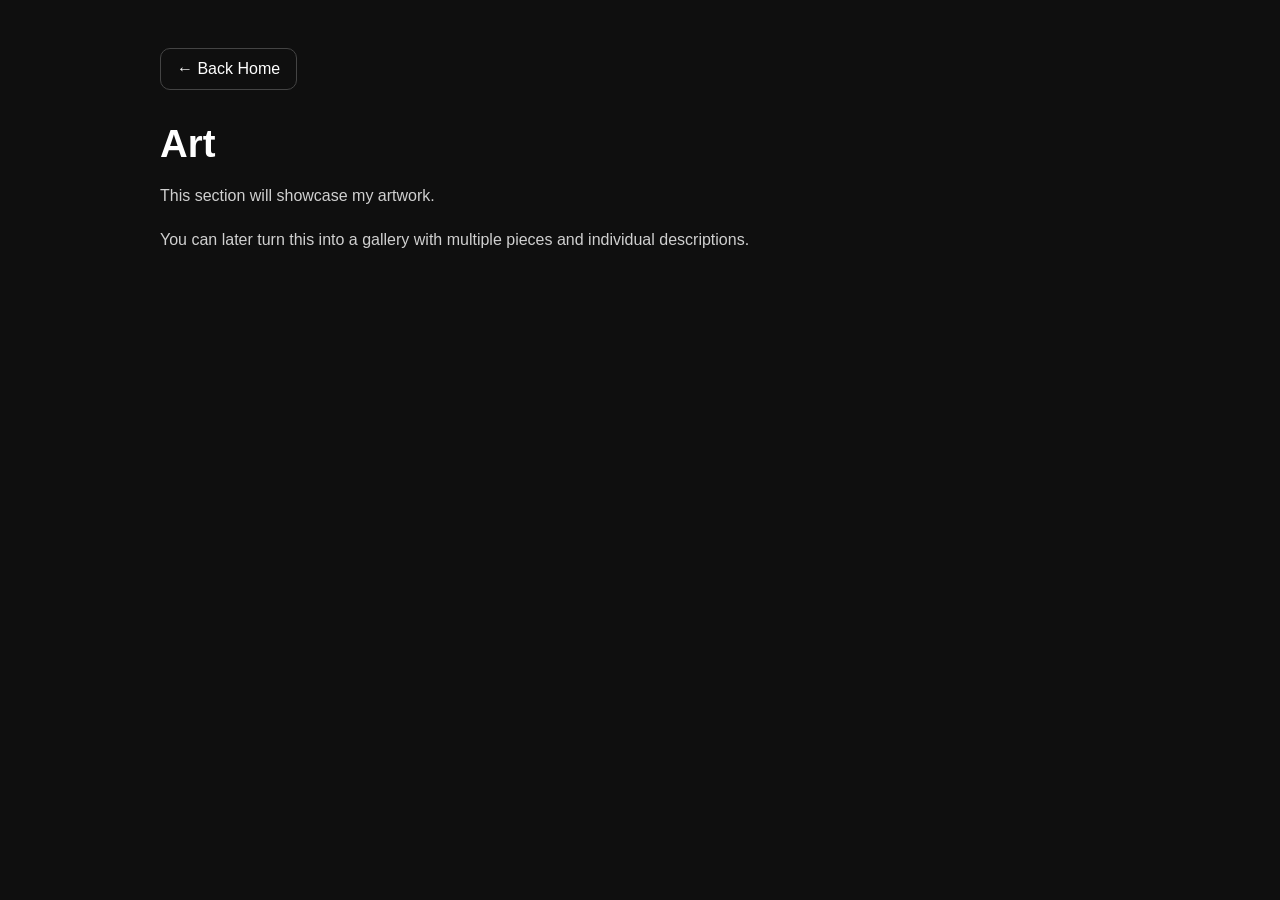
==== art.html @ 2980f0ea "1 This HTML file serves as a placeholder for showcasing artwork." ====
<!DOCTYPE html>
<html lang="en">
<head>
  <meta charset="UTF-8" />
  <meta name="viewport" content="width=device-width, initial-scale=1.0" />
  <title>Art | Nicholas Foran</title>
  <link rel="stylesheet" href="style.css" />
</head>
<body>
  <main class="page">
    <a class="back-link" href="index.html">← Back Home</a>
    <h1>Art</h1>
    <p>This section will showcase my artwork.</p>
    <p>You can later turn this into a gallery with multiple pieces and individual descriptions.</p>
  </main>
</body>
</html>
---- style.css ----
* {
  box-sizing: border-box;
  margin: 0;
  padding: 0;
}

body {
  background: #0f0f0f;
  color: white;
  font-family: Arial, Helvetica, sans-serif;
}

.site-header {
  text-align: center;
  padding: 2rem 1rem 1.5rem;
}

.site-header h1 {
  font-size: 2.5rem;
  font-weight: 600;
  margin-bottom: 0.5rem;
}

.site-header p {
  color: #bdbdbd;
  font-size: 1rem;
  letter-spacing: 0.08em;
  text-transform: uppercase;
}

.home-grid {
  display: grid;
  grid-template-columns: repeat(3, 1fr);
  gap: 1rem;
  padding: 1rem;
  min-height: calc(100vh - 140px);
}

.tile {
  position: relative;
  overflow: hidden;
  border-radius: 18px;
  text-decoration: none;
  background: #1a1a1a;
  min-height: 420px;
}

.tile img {
  width: 100%;
  height: 100%;
  object-fit: cover;
  display: block;
  transition: transform 0.35s ease, filter 0.35s ease;
}

.overlay {
  position: absolute;
  inset: 0;
  background: rgba(0, 0, 0, 0.15);
  display: flex;
  align-items: center;
  justify-content: center;
  transition: background 0.35s ease;
}

.overlay h2 {
  color: white;
  font-size: 2rem;
  letter-spacing: 0.06em;
  text-transform: uppercase;
  opacity: 0;
  transform: translateY(10px);
  transition: opacity 0.35s ease, transform 0.35s ease;
}

.tile:hover img {
  transform: scale(1.05);
  filter: brightness(0.55);
}

.tile:hover .overlay {
  background: rgba(0, 0, 0, 0.35);
}

.tile:hover .overlay h2 {
  opacity: 1;
  transform: translateY(0);
}

.page {
  max-width: 1000px;
  margin: 0 auto;
  padding: 3rem 1.25rem;
}

.page h1 {
  font-size: 2.4rem;
  margin-bottom: 1rem;
}

.page p {
  color: #d0d0d0;
  line-height: 1.7;
  margin-bottom: 1rem;
}

.back-link {
  display: inline-block;
  margin-bottom: 2rem;
  color: white;
  text-decoration: none;
  border: 1px solid #444;
  padding: 0.7rem 1rem;
  border-radius: 10px;
}

.back-link:hover {
  background: #1d1d1d;
}

@media (max-width: 900px) {
  .home-grid {
    grid-template-columns: 1fr;
  }

  .tile {
    min-height: 280px;
  }

  .site-header h1 {
    font-size: 2rem;
  }
}
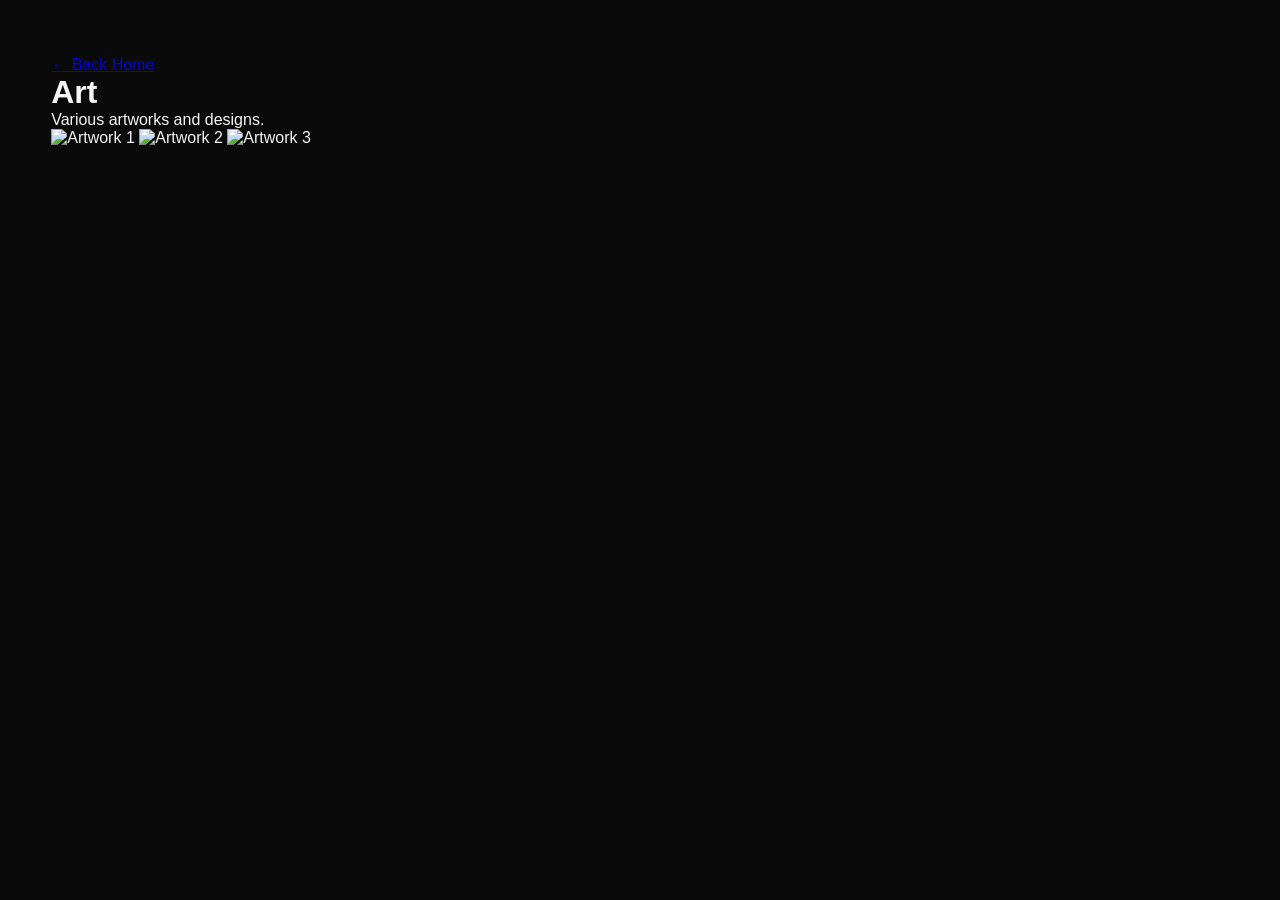
==== commit e41ec636: "Update art.html" ====
--- a/art.html
+++ b/art.html
@@ -7,11 +7,18 @@
   <link rel="stylesheet" href="style.css" />
 </head>
 <body>
-  <main class="page">
-    <a class="back-link" href="index.html">← Back Home</a>
-    <h1>Art</h1>
-    <p>This section will showcase my artwork.</p>
-    <p>You can later turn this into a gallery with multiple pieces and individual descriptions.</p>
-  </main>
+  <div class="page-wrap">
+    <header class="section-header">
+      <a href="index.html" class="back-link">← Back Home</a>
+      <h1>Art</h1>
+      <p>Various artworks and designs.</p>
+    </header>
+
+    <main class="gallery-grid">
+      <img src="images/art1.jpg" alt="Artwork 1" />
+      <img src="images/art2.jpg" alt="Artwork 2" />
+      <img src="images/art3.jpg" alt="Artwork 3" />
+    </main>
+  </div>
 </body>
 </html>
--- a/style.css
+++ b/style.css
@@ -5,47 +5,72 @@
 }
 
 body {
-  background: #0f0f0f;
-  color: white;
+  background: #0a0a0a;
+  color: #f5f5f5;
   font-family: Arial, Helvetica, sans-serif;
 }
 
-.site-header {
-  text-align: center;
-  padding: 2rem 1rem 1.5rem;
+.page-wrap {
+  width: min(1200px, 92%);
+  margin: 0 auto;
+  padding: 3.5rem 0 3rem;
 }
 
-.site-header h1 {
-  font-size: 2.5rem;
-  font-weight: 600;
-  margin-bottom: 0.5rem;
+.hero {
+  margin-bottom: 2.5rem;
 }
 
-.site-header p {
-  color: #bdbdbd;
-  font-size: 1rem;
-  letter-spacing: 0.08em;
-  text-transform: uppercase;
+.hero h1 {
+  font-size: clamp(3rem, 7vw, 5.4rem);
+  font-weight: 600;
+  line-height: 0.95;
+  margin-bottom: 1rem;
 }
 
-.home-grid {
+.subtitle {
+  font-size: 1.05rem;
+  color: #c2c2c2;
+  line-height: 1.5;
+  margin-bottom: 0.45rem;
+}
+
+.school {
+  font-size: 1rem;
+  color: #8f8f8f;
+  margin-bottom: 1rem;
+}
+
+.email-link {
+  display: inline-block;
+  color: #d9d9d9;
+  text-decoration: none;
+  font-size: 0.95rem;
+  border-bottom: 1px solid #555;
+  padding-bottom: 0.1rem;
+  transition: opacity 0.25s ease, border-color 0.25s ease;
+}
+
+.email-link:hover {
+  opacity: 0.7;
+  border-color: #888;
+}
+
+.grid {
   display: grid;
   grid-template-columns: repeat(3, 1fr);
   gap: 1rem;
-  padding: 1rem;
-  min-height: calc(100vh - 140px);
 }
 
-.tile {
+.panel {
   position: relative;
+  display: block;
+  min-height: 440px;
   overflow: hidden;
-  border-radius: 18px;
   text-decoration: none;
-  background: #1a1a1a;
-  min-height: 420px;
+  background: #181818;
 }
 
-.tile img {
+.panel img {
   width: 100%;
   height: 100%;
   object-fit: cover;
@@ -53,81 +78,54 @@
   transition: transform 0.35s ease, filter 0.35s ease;
 }
 
-.overlay {
+.panel-overlay {
   position: absolute;
   inset: 0;
-  background: rgba(0, 0, 0, 0.15);
-  display: flex;
-  align-items: center;
-  justify-content: center;
+  background: rgba(0, 0, 0, 0.18);
   transition: background 0.35s ease;
 }
 
-.overlay h2 {
-  color: white;
-  font-size: 2rem;
-  letter-spacing: 0.06em;
-  text-transform: uppercase;
-  opacity: 0;
-  transform: translateY(10px);
-  transition: opacity 0.35s ease, transform 0.35s ease;
+.panel-label {
+  position: absolute;
+  left: 1.3rem;
+  bottom: 1.2rem;
+  color: #ffffff;
+  font-size: 1.35rem;
+  letter-spacing: 0.03em;
 }
 
-.tile:hover img {
-  transform: scale(1.05);
-  filter: brightness(0.55);
+.panel:hover img {
+  transform: scale(1.03);
+  filter: brightness(0.6);
 }
 
-.tile:hover .overlay {
-  background: rgba(0, 0, 0, 0.35);
-}
-
-.tile:hover .overlay h2 {
-  opacity: 1;
-  transform: translateY(0);
-}
-
-.page {
-  max-width: 1000px;
-  margin: 0 auto;
-  padding: 3rem 1.25rem;
-}
-
-.page h1 {
-  font-size: 2.4rem;
-  margin-bottom: 1rem;
-}
-
-.page p {
-  color: #d0d0d0;
-  line-height: 1.7;
-  margin-bottom: 1rem;
-}
-
-.back-link {
-  display: inline-block;
-  margin-bottom: 2rem;
-  color: white;
-  text-decoration: none;
-  border: 1px solid #444;
-  padding: 0.7rem 1rem;
-  border-radius: 10px;
-}
-
-.back-link:hover {
-  background: #1d1d1d;
+.panel:hover .panel-overlay {
+  background: rgba(0, 0, 0, 0.34);
 }
 
 @media (max-width: 900px) {
-  .home-grid {
+  .page-wrap {
+    width: min(94%, 1200px);
+    padding-top: 2.5rem;
+  }
+
+  .hero {
+    margin-bottom: 2rem;
+  }
+
+  .hero h1 {
+    font-size: clamp(2.6rem, 10vw, 4.4rem);
+  }
+
+  .subtitle {
+    font-size: 0.98rem;
+  }
+
+  .grid {
     grid-template-columns: 1fr;
   }
 
-  .tile {
-    min-height: 280px;
-  }
-
-  .site-header h1 {
-    font-size: 2rem;
+  .panel {
+    min-height: 260px;
   }
 }
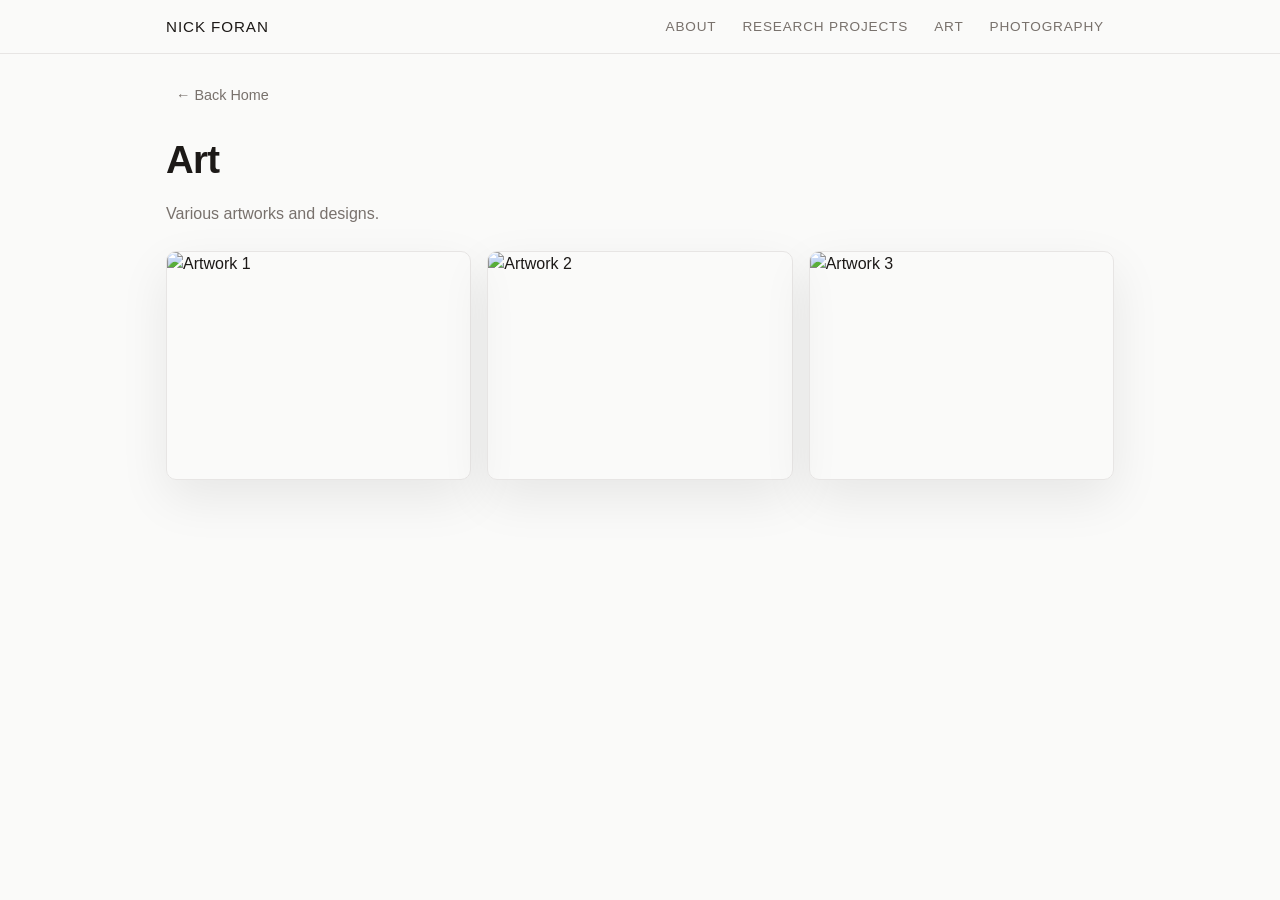
==== commit 595ae3a3: "Update art.html" ====
--- a/art.html
+++ b/art.html
@@ -3,22 +3,57 @@
 <head>
   <meta charset="UTF-8" />
   <meta name="viewport" content="width=device-width, initial-scale=1.0" />
-  <title>Art | Nicholas Foran</title>
-  <link rel="stylesheet" href="style.css" />
+  <title>Art | Nick Foran</title>
+  <link rel="stylesheet" href="styles.css" />
 </head>
 <body>
-  <div class="page-wrap">
-    <header class="section-header">
-      <a href="index.html" class="back-link">← Back Home</a>
-      <h1>Art</h1>
-      <p>Various artworks and designs.</p>
-    </header>
+  <header class="topbar">
+    <div class="bar">
+      <a class="brand" href="index.html">Nick Foran</a>
+      <nav class="nav" aria-label="Primary">
+        <div class="nav-links">
+          <a href="index.html#about">About</a>
+          <a href="index.html#research-projects">Research Projects</a>
+          <a href="index.html#art">Art</a>
+          <a href="index.html#photography">Photography</a>
+        </div>
+        <div class="dropdown" id="homeDrop">
+          <button class="dropbtn" type="button" aria-haspopup="true" aria-expanded="false" onclick="toggleHomeMenu()">Menu ▾</button>
+          <div class="menu" role="menu" aria-label="Section menu">
+            <a role="menuitem" href="index.html#about">About</a>
+            <a role="menuitem" href="index.html#research-projects">Research Projects</a>
+            <a role="menuitem" href="index.html#art">Art</a>
+            <a role="menuitem" href="index.html#photography">Photography</a>
+          </div>
+        </div>
+      </nav>
+    </div>
+  </header>
 
-    <main class="gallery-grid">
+  <main class="page-wrap">
+    <a class="back-link" href="index.html">← Back Home</a>
+    <h1>Art</h1>
+    <p>Various artworks and designs.</p>
+
+    <div class="gallery-grid">
       <img src="images/art1.jpg" alt="Artwork 1" />
       <img src="images/art2.jpg" alt="Artwork 2" />
       <img src="images/art3.jpg" alt="Artwork 3" />
-    </main>
-  </div>
+    </div>
+  </main>
+
+  <script>
+    const homeDrop = document.getElementById('homeDrop');
+    function toggleHomeMenu() {
+      const open = homeDrop.classList.toggle('open');
+      homeDrop.querySelector('.dropbtn').setAttribute('aria-expanded', open);
+    }
+    document.addEventListener('click', e => {
+      if (!homeDrop.contains(e.target)) {
+        homeDrop.classList.remove('open');
+        homeDrop.querySelector('.dropbtn').setAttribute('aria-expanded', 'false');
+      }
+    });
+  </script>
 </body>
 </html>
--- a/styles.css
+++ b/styles.css
@@ -0,0 +1,456 @@
+:root {
+  --bg: #fafaf9;
+  --text: #1c1917;
+  --muted: #78716c;
+  --line: #e7e5e4;
+  --card: #ffffff;
+  --shadow: 0 18px 50px rgba(0, 0, 0, 0.08);
+  --spot: rgba(0, 0, 0, 0.06);
+}
+
+* { box-sizing: border-box; }
+
+html {
+  scroll-behavior: smooth;
+  scroll-padding-top: 72px;
+}
+
+body {
+  margin: 0;
+  font-family: Inter, -apple-system, BlinkMacSystemFont, "Segoe UI", Roboto, "Helvetica Neue", Arial, sans-serif;
+  font-variant-numeric: lining-nums tabular-nums;
+  background: var(--bg);
+  color: var(--text);
+  line-height: 1.55;
+  -webkit-font-smoothing: antialiased;
+  -moz-osx-font-smoothing: grayscale;
+}
+
+a { color: inherit; text-decoration: none; }
+
+button {
+  font: inherit;
+  appearance: none;
+  -webkit-appearance: none;
+  border: 0;
+  background: none;
+}
+
+/* ── Topbar ── */
+.topbar {
+  position: sticky;
+  top: 0;
+  z-index: 9999;
+  background: rgba(250, 250, 249, 0.92);
+  border-bottom: 1px solid var(--line);
+  backdrop-filter: blur(12px);
+  -webkit-backdrop-filter: blur(12px);
+}
+
+.bar {
+  max-width: 980px;
+  margin: 0 auto;
+  padding: 10px 16px;
+  display: flex;
+  align-items: center;
+  justify-content: space-between;
+  gap: 16px;
+  position: relative;
+  z-index: 9999;
+}
+
+.brand {
+  font-size: 0.95rem;
+  letter-spacing: 0.06em;
+  text-transform: uppercase;
+  font-weight: 500;
+  color: var(--text);
+  white-space: nowrap;
+}
+
+.nav {
+  display: flex;
+  align-items: center;
+}
+
+/* Desktop nav links */
+.nav-links {
+  display: flex;
+  align-items: center;
+  gap: 6px;
+}
+
+.nav-links a {
+  padding: 6px 10px;
+  font-size: 0.85rem;
+  letter-spacing: 0.06em;
+  text-transform: uppercase;
+  color: var(--muted);
+  border-radius: 6px;
+  transition: color 0.15s ease, background 0.15s ease;
+  white-space: nowrap;
+}
+
+.nav-links a:hover,
+.nav-links a:focus {
+  color: var(--text);
+  background: rgba(0, 0, 0, 0.04);
+  outline: none;
+}
+
+/* Mobile dropdown (hidden on desktop) */
+.dropdown {
+  position: relative;
+  z-index: 10000;
+  display: none;
+}
+
+.dropbtn {
+  padding: 6px 10px;
+  border: 0;
+  background: transparent;
+  cursor: pointer;
+  font-size: 0.92rem;
+  color: var(--text);
+  letter-spacing: 0.08em;
+  text-transform: uppercase;
+  box-shadow: none;
+  border-radius: 6px;
+  transition: background 0.15s ease;
+}
+
+.dropbtn:hover,
+.dropbtn:focus {
+  outline: none;
+  background: rgba(0, 0, 0, 0.04);
+}
+
+.dropbtn::-moz-focus-inner { border: 0; }
+
+.menu {
+  position: absolute;
+  right: 0;
+  top: calc(100% + 10px);
+  min-width: 220px;
+  background: var(--card);
+  border: 1px solid var(--line);
+  box-shadow: var(--shadow);
+  padding: 6px;
+  display: none;
+  z-index: 20000;
+  border-radius: 8px;
+}
+
+.menu a {
+  display: block;
+  padding: 10px 12px;
+  color: var(--text);
+  border-radius: 6px;
+  font-size: 0.92rem;
+}
+
+.menu a:hover,
+.menu a:focus {
+  background: rgba(0, 0, 0, 0.04);
+  outline: none;
+}
+
+.dropdown.open .menu,
+.dropdown:focus-within .menu { display: block; }
+
+/* ── Shell / Hero ── */
+.shell {
+  max-width: 980px;
+  margin: 0 auto;
+  padding: 16px;
+  position: relative;
+  z-index: 1;
+}
+
+.hero {
+  min-height: 52vh;
+  display: grid;
+  grid-template-columns: 1fr 0.95fr;
+  gap: 24px;
+  align-items: center;
+  padding: 28px 0 18px;
+  position: relative;
+  z-index: 1;
+}
+
+.lede {
+  margin: 0;
+  color: var(--muted);
+  font-size: clamp(1.1rem, 2.2vw, 1.45rem);
+  line-height: 1.35;
+  font-weight: 400;
+}
+
+.hero-link {
+  display: block;
+  position: relative;
+  z-index: 1;
+}
+
+.museum {
+  background: var(--card);
+  border: 1px solid var(--line);
+  border-radius: 12px;
+  min-height: 380px;
+  padding: 14px;
+  display: grid;
+  grid-template-rows: 1fr auto;
+  gap: 12px;
+  box-shadow: var(--shadow);
+  position: relative;
+  z-index: 1;
+  transition: transform 0.2s ease, box-shadow 0.2s ease;
+}
+
+.hero-link:hover .museum {
+  transform: translateY(-2px);
+  box-shadow: 0 22px 60px rgba(0, 0, 0, 0.12);
+}
+
+.gallery {
+  display: grid;
+  grid-template-columns: 1.2fr 0.8fr;
+  grid-template-rows: 1.2fr 0.8fr;
+  gap: 10px;
+  min-height: 280px;
+  position: relative;
+  overflow: hidden;
+  border-radius: 8px;
+}
+
+.gallery::after {
+  content: '';
+  position: absolute;
+  inset: 0;
+  background: radial-gradient(circle 130px at var(--x, 50%) var(--y, 50%), var(--spot), transparent 55%);
+  pointer-events: none;
+  opacity: 0;
+  transition: opacity 0.18s ease;
+}
+
+.hero-link:hover .gallery::after { opacity: 1; }
+
+.panel {
+  border-radius: 6px;
+  background-size: cover;
+  background-position: center;
+  transition: transform 0.18s ease, filter 0.18s ease;
+}
+
+.hero-link:hover .panel {
+  filter: brightness(1.04);
+  transform: scale(1.01);
+}
+
+.caption {
+  padding: 0 2px;
+  color: var(--muted);
+  font-size: 0.86rem;
+  display: flex;
+  justify-content: space-between;
+  gap: 10px;
+  flex-wrap: wrap;
+}
+
+/* ── Sections ── */
+section {
+  padding: 26px 0;
+  border-top: 1px solid var(--line);
+  position: relative;
+  z-index: 1;
+}
+
+.about-section {
+  padding-top: 10px;
+  color: var(--text);
+  font-size: 0.95rem;
+}
+
+.about-section p {
+  margin: 0 0 14px;
+  max-width: 68ch;
+}
+
+.about-section p:last-child { margin-bottom: 0; }
+
+.divider {
+  border: 0;
+  border-top: 1px solid var(--line);
+  margin: 18px 0;
+  max-width: 68ch;
+}
+
+.contact-row {
+  display: flex;
+  align-items: center;
+  gap: 18px;
+  flex-wrap: wrap;
+  max-width: 68ch;
+}
+
+.icon-link {
+  display: inline-flex;
+  align-items: center;
+  gap: 8px;
+  color: var(--text);
+  font-size: 0.9rem;
+  padding: 6px 10px;
+  border-radius: 8px;
+  border: 1px solid var(--line);
+  background: var(--card);
+  transition: background 0.15s ease, border-color 0.15s ease, transform 0.15s ease;
+}
+
+.icon-link:hover {
+  background: var(--bg);
+  border-color: var(--muted);
+  transform: translateY(-1px);
+}
+
+.icon-link svg {
+  width: 18px;
+  height: 18px;
+  flex-shrink: 0;
+}
+
+/* ── Folio cards ── */
+.folio { position: relative; }
+
+.work {
+  display: block;
+  position: relative;
+  border: 1px solid var(--line);
+  box-shadow: var(--shadow);
+  overflow: hidden;
+  background: var(--card);
+  min-height: 360px;
+  border-radius: 12px;
+  transition: transform 0.2s ease, box-shadow 0.2s ease;
+}
+
+.img {
+  position: absolute;
+  inset: 0;
+  background-size: cover;
+  background-position: center;
+  transition: transform 0.2s ease, filter 0.2s ease;
+}
+
+.label {
+  position: absolute;
+  z-index: 2;
+  left: 16px;
+  top: 16px;
+  background: rgba(255, 255, 255, 0.9);
+  padding: 8px 12px;
+  border: 1px solid var(--line);
+  text-transform: uppercase;
+  letter-spacing: 0.08em;
+  font-size: 0.85rem;
+  color: var(--text);
+  border-radius: 6px;
+  backdrop-filter: blur(4px);
+  transition: opacity 0.18s ease, transform 0.18s ease;
+}
+
+.work:hover .label,
+.work:focus .label {
+  opacity: 0;
+  transform: translateY(-6px);
+}
+
+.work:hover .img,
+.work:focus .img {
+  transform: scale(1.03);
+  filter: brightness(1.06);
+}
+
+.work:hover,
+.work:focus {
+  transform: translateY(-2px);
+  box-shadow: 0 22px 60px rgba(0, 0, 0, 0.12);
+}
+
+.section-block { padding-top: 22px; }
+
+/* ── Sub-page styles ── */
+.page-wrap {
+  max-width: 980px;
+  margin: 0 auto;
+  padding: 24px 16px;
+}
+
+.back-link {
+  display: inline-flex;
+  align-items: center;
+  gap: 6px;
+  font-size: 0.9rem;
+  color: var(--muted);
+  margin-bottom: 18px;
+  padding: 6px 10px;
+  border-radius: 6px;
+  transition: color 0.15s ease, background 0.15s ease;
+}
+
+.back-link:hover {
+  color: var(--text);
+  background: rgba(0, 0, 0, 0.04);
+}
+
+.page-wrap h1 {
+  font-size: clamp(1.6rem, 3.5vw, 2.4rem);
+  font-weight: 600;
+  margin: 0 0 12px;
+  letter-spacing: -0.02em;
+}
+
+.page-wrap p {
+  color: var(--muted);
+  max-width: 68ch;
+  margin: 0 0 12px;
+}
+
+.gallery-grid {
+  display: grid;
+  grid-template-columns: repeat(auto-fill, minmax(260px, 1fr));
+  gap: 16px;
+  margin-top: 24px;
+}
+
+.gallery-grid img {
+  width: 100%;
+  aspect-ratio: 4 / 3;
+  object-fit: cover;
+  border-radius: 10px;
+  border: 1px solid var(--line);
+  box-shadow: var(--shadow);
+  transition: transform 0.2s ease, box-shadow 0.2s ease;
+}
+
+.gallery-grid img:hover {
+  transform: translateY(-3px);
+  box-shadow: 0 22px 60px rgba(0, 0, 0, 0.12);
+}
+
+/* ── Responsive ── */
+@media (max-width: 800px) {
+  .nav-links { display: none; }
+  .dropdown { display: block; }
+
+  .hero { grid-template-columns: 1fr; }
+  .museum { min-height: auto; }
+  .gallery { min-height: 240px; }
+  .work { min-height: 300px; }
+}
+
+@media (max-width: 640px) {
+  .bar { padding: 10px 12px; }
+  .shell { padding: 12px; }
+  .museum { padding: 12px; }
+  .lede { font-size: 1.15rem; }
+}
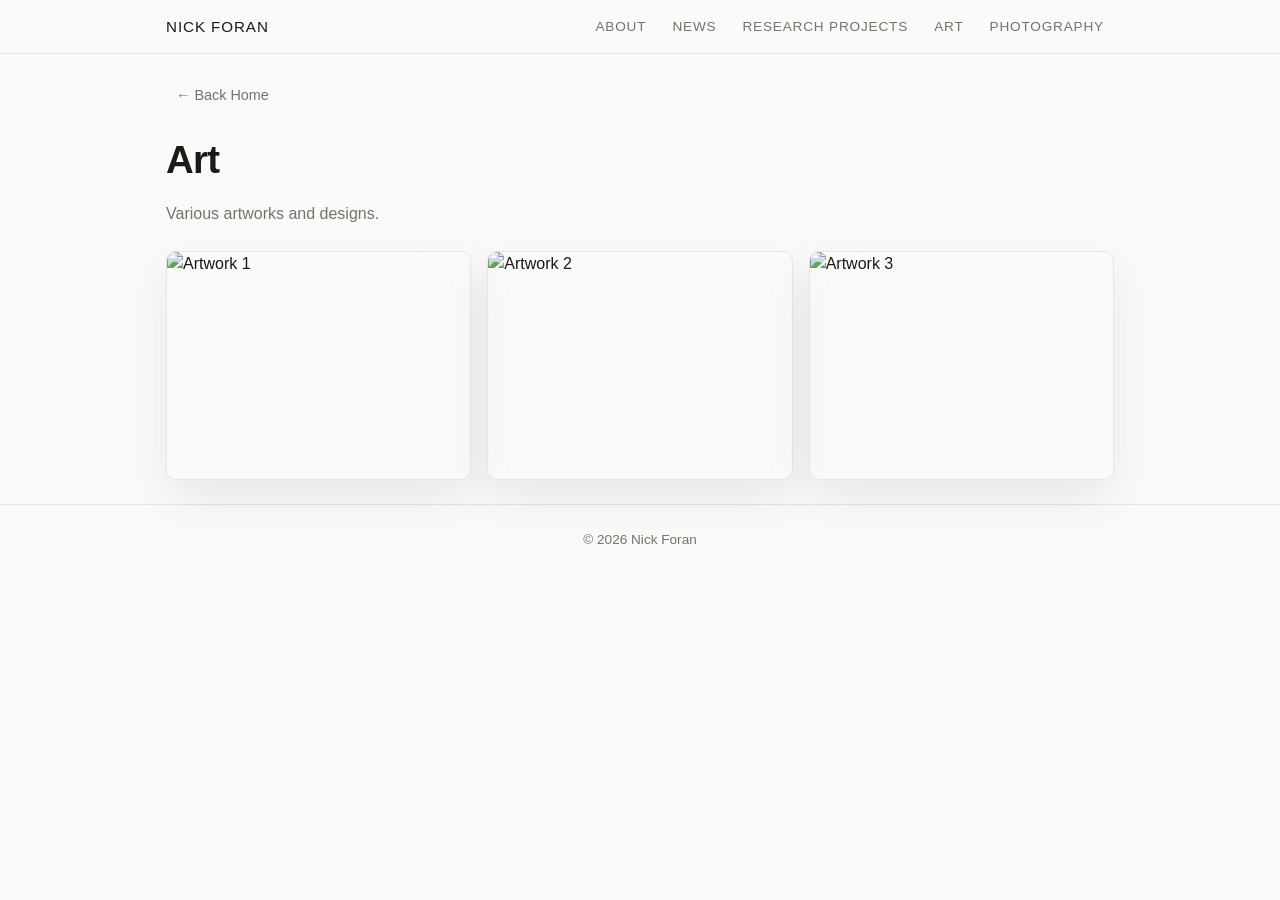
==== commit 4202ad1b: "Update art.html" ====
--- a/art.html
+++ b/art.html
@@ -13,6 +13,7 @@
       <nav class="nav" aria-label="Primary">
         <div class="nav-links">
           <a href="index.html#about">About</a>
+          <a href="index.html#news">News</a>
           <a href="index.html#research-projects">Research Projects</a>
           <a href="index.html#art">Art</a>
           <a href="index.html#photography">Photography</a>
@@ -21,6 +22,7 @@
           <button class="dropbtn" type="button" aria-haspopup="true" aria-expanded="false" onclick="toggleHomeMenu()">Menu ▾</button>
           <div class="menu" role="menu" aria-label="Section menu">
             <a role="menuitem" href="index.html#about">About</a>
+            <a role="menuitem" href="index.html#news">News</a>
             <a role="menuitem" href="index.html#research-projects">Research Projects</a>
             <a role="menuitem" href="index.html#art">Art</a>
             <a role="menuitem" href="index.html#photography">Photography</a>
@@ -42,6 +44,10 @@
     </div>
   </main>
 
+  <footer class="site-footer">
+    <p>© 2026 Nick Foran</p>
+  </footer>
+
   <script>
     const homeDrop = document.getElementById('homeDrop');
     function toggleHomeMenu() {
--- a/styles.css
+++ b/styles.css
@@ -73,7 +73,6 @@
   align-items: center;
 }
 
-/* Desktop nav links */
 .nav-links {
   display: flex;
   align-items: center;
@@ -98,7 +97,6 @@
   outline: none;
 }
 
-/* Mobile dropdown (hidden on desktop) */
 .dropdown {
   position: relative;
   z-index: 10000;
@@ -278,19 +276,12 @@
 
 .about-section p:last-child { margin-bottom: 0; }
 
-.divider {
-  border: 0;
-  border-top: 1px solid var(--line);
-  margin: 18px 0;
-  max-width: 68ch;
-}
-
 .contact-row {
   display: flex;
   align-items: center;
   gap: 18px;
   flex-wrap: wrap;
-  max-width: 68ch;
+  margin-top: 8px;
 }
 
 .icon-link {
@@ -316,6 +307,43 @@
   width: 18px;
   height: 18px;
   flex-shrink: 0;
+}
+
+/* ── News ── */
+.news-section { padding-top: 10px; }
+
+.news-section h2 {
+  font-size: clamp(1.3rem, 2.5vw, 1.7rem);
+  font-weight: 600;
+  margin: 0 0 16px;
+  letter-spacing: -0.02em;
+}
+
+.news-list {
+  display: flex;
+  flex-direction: column;
+  gap: 14px;
+}
+
+.news-item {
+  display: flex;
+  gap: 16px;
+  align-items: baseline;
+  font-size: 0.95rem;
+  max-width: 68ch;
+}
+
+.news-date {
+  color: var(--muted);
+  font-size: 0.85rem;
+  font-weight: 500;
+  white-space: nowrap;
+  min-width: 80px;
+}
+
+.news-text {
+  color: var(--text);
+  line-height: 1.5;
 }
 
 /* ── Folio cards ── */
@@ -378,6 +406,19 @@
 
 .section-block { padding-top: 22px; }
 
+/* ── Footer ── */
+.site-footer {
+  border-top: 1px solid var(--line);
+  padding: 24px 16px;
+  text-align: center;
+  color: var(--muted);
+  font-size: 0.85rem;
+}
+
+.site-footer p {
+  margin: 0;
+}
+
 /* ── Sub-page styles ── */
 .page-wrap {
   max-width: 980px;
@@ -446,6 +487,12 @@
   .museum { min-height: auto; }
   .gallery { min-height: 240px; }
   .work { min-height: 300px; }
+
+  .news-item {
+    flex-direction: column;
+    gap: 4px;
+  }
+  .news-date { min-width: auto; }
 }
 
 @media (max-width: 640px) {
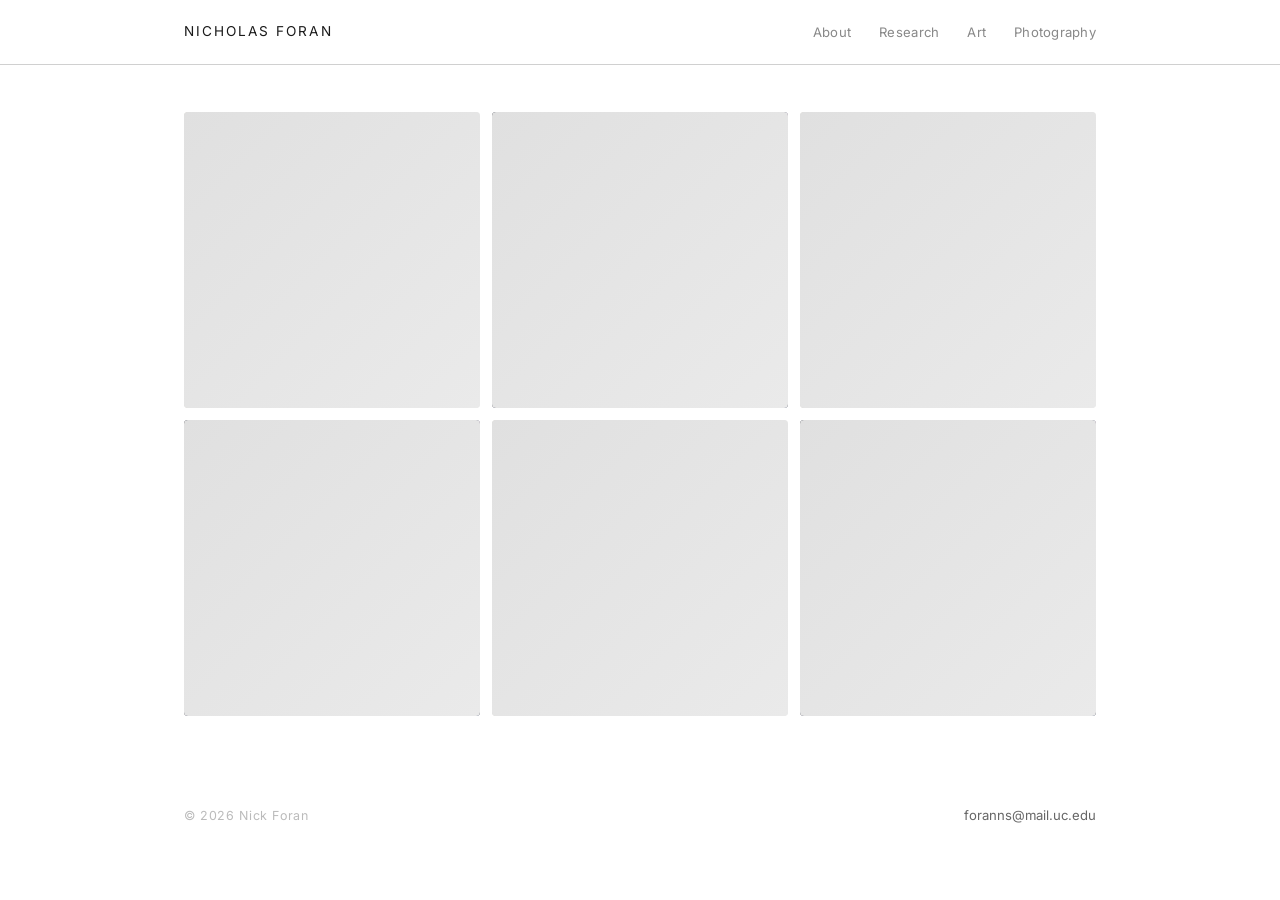
==== commit b0d6face: "Update art.html" ====
--- a/art.html
+++ b/art.html
@@ -1,65 +1,84 @@
 <!DOCTYPE html>
 <html lang="en">
 <head>
-  <meta charset="UTF-8" />
-  <meta name="viewport" content="width=device-width, initial-scale=1.0" />
-  <title>Art | Nick Foran</title>
+  <meta charset="utf-8" />
+  <meta name="viewport" content="width=device-width, initial-scale=1" />
+  <title>Art — Nick Foran</title>
+  <link rel="preconnect" href="https://fonts.googleapis.com">
+  <link rel="preconnect" href="https://fonts.gstatic.com" crossorigin>
+  <link href="https://fonts.googleapis.com/css2?family=Inter:wght@300;400;500;600;700&family=JetBrains+Mono:wght@400;500&display=swap" rel="stylesheet">
   <link rel="stylesheet" href="styles.css" />
 </head>
 <body>
+
   <header class="topbar">
     <div class="bar">
-      <a class="brand" href="index.html">Nick Foran</a>
-      <nav class="nav" aria-label="Primary">
+      <a class="brand" href="index.html">Nicholas Foran</a>
+      <nav class="nav">
         <div class="nav-links">
-          <a href="index.html#about">About</a>
-          <a href="index.html#news">News</a>
-          <a href="index.html#research-projects">Research Projects</a>
-          <a href="index.html#art">Art</a>
-          <a href="index.html#photography">Photography</a>
+          <a href="index.html">About</a>
+          <a href="projects.html">Research</a>
+          <a href="art.html">Art</a>
+          <a href="photography.html">Photography</a>
         </div>
         <div class="dropdown" id="homeDrop">
-          <button class="dropbtn" type="button" aria-haspopup="true" aria-expanded="false" onclick="toggleHomeMenu()">Menu ▾</button>
-          <div class="menu" role="menu" aria-label="Section menu">
-            <a role="menuitem" href="index.html#about">About</a>
-            <a role="menuitem" href="index.html#news">News</a>
-            <a role="menuitem" href="index.html#research-projects">Research Projects</a>
-            <a role="menuitem" href="index.html#art">Art</a>
-            <a role="menuitem" href="index.html#photography">Photography</a>
+          <button class="dropbtn" onclick="toggleHomeMenu()">Menu ▾</button>
+          <div class="menu">
+            <a href="index.html">About</a>
+            <a href="projects.html">Research</a>
+            <a href="art.html">Art</a>
+            <a href="photography.html">Photography</a>
           </div>
         </div>
       </nav>
     </div>
   </header>
 
-  <main class="page-wrap">
-    <a class="back-link" href="index.html">← Back Home</a>
-    <h1>Art</h1>
-    <p>Various artworks and designs.</p>
+  <main class="shell">
 
-    <div class="gallery-grid">
-      <img src="images/art1.jpg" alt="Artwork 1" />
-      <img src="images/art2.jpg" alt="Artwork 2" />
-      <img src="images/art3.jpg" alt="Artwork 3" />
-    </div>
+    <section class="gallery-section">
+      <div class="gallery-grid">
+        <a class="gallery-item" href="images/art.jpg">
+          <img src="images/art.jpg" alt="Art 1" onerror="this.style.display='none'" />
+          <div class="gallery-fallback"></div>
+        </a>
+        <a class="gallery-item" href="images/image1.PNG">
+          <img src="images/image1.PNG" alt="Art 2" onerror="this.style.display='none'" />
+          <div class="gallery-fallback"></div>
+        </a>
+        <a class="gallery-item" href="#">
+          <img src="images/art.jpg" alt="Art 3" onerror="this.style.display='none'" />
+          <div class="gallery-fallback"></div>
+        </a>
+        <a class="gallery-item" href="#">
+          <img src="images/image1.PNG" alt="Art 4" onerror="this.style.display='none'" />
+          <div class="gallery-fallback"></div>
+        </a>
+        <a class="gallery-item" href="#">
+          <img src="images/art.jpg" alt="Art 5" onerror="this.style.display='none'" />
+          <div class="gallery-fallback"></div>
+        </a>
+        <a class="gallery-item" href="#">
+          <img src="images/image1.PNG" alt="Art 6" onerror="this.style.display='none'" />
+          <div class="gallery-fallback"></div>
+        </a>
+      </div>
+    </section>
+
   </main>
 
   <footer class="site-footer">
-    <p>© 2026 Nick Foran</p>
+    <div class="footer-inner">
+      <p class="copy">&copy; 2026 Nick Foran</p>
+      <a class="email" href="mailto:foranns@mail.uc.edu">foranns@mail.uc.edu</a>
+    </div>
   </footer>
 
   <script>
     const homeDrop = document.getElementById('homeDrop');
-    function toggleHomeMenu() {
-      const open = homeDrop.classList.toggle('open');
-      homeDrop.querySelector('.dropbtn').setAttribute('aria-expanded', open);
-    }
-    document.addEventListener('click', e => {
-      if (!homeDrop.contains(e.target)) {
-        homeDrop.classList.remove('open');
-        homeDrop.querySelector('.dropbtn').setAttribute('aria-expanded', 'false');
-      }
-    });
+    function toggleHomeMenu() { homeDrop.classList.toggle('open'); }
+    document.addEventListener('click', e => { if (!homeDrop.contains(e.target)) homeDrop.classList.remove('open'); });
   </script>
+
 </body>
 </html>
--- a/styles.css
+++ b/styles.css
@@ -1,503 +1,545 @@
 :root {
-  --bg: #fafaf9;
-  --text: #1c1917;
-  --muted: #78716c;
-  --line: #e7e5e4;
-  --card: #ffffff;
-  --shadow: 0 18px 50px rgba(0, 0, 0, 0.08);
-  --spot: rgba(0, 0, 0, 0.06);
-}
-
-* { box-sizing: border-box; }
+  --bg: #ffffff;
+  --text: #1a1a1a;
+  --muted: #666;
+  --light: #999;
+  --line: #d0d0d0;
+  --font: 'Inter', -apple-system, BlinkMacSystemFont, 'Segoe UI', Roboto, sans-serif;
+  --mono: 'JetBrains Mono', 'Fira Code', monospace;
+}
+
+* { box-sizing: border-box; margin: 0; padding: 0; }
 
 html {
   scroll-behavior: smooth;
-  scroll-padding-top: 72px;
+  scroll-padding-top: 80px;
 }
 
 body {
-  margin: 0;
-  font-family: Inter, -apple-system, BlinkMacSystemFont, "Segoe UI", Roboto, "Helvetica Neue", Arial, sans-serif;
-  font-variant-numeric: lining-nums tabular-nums;
+  font-family: var(--font);
   background: var(--bg);
   color: var(--text);
-  line-height: 1.55;
+  line-height: 1.7;
   -webkit-font-smoothing: antialiased;
   -moz-osx-font-smoothing: grayscale;
-}
-
-a { color: inherit; text-decoration: none; }
-
-button {
-  font: inherit;
-  appearance: none;
-  -webkit-appearance: none;
-  border: 0;
-  background: none;
-}
+  font-size: 15px;
+}
+
+a { text-decoration: none; color: inherit; }
+button { font: inherit; border: none; background: none; cursor: pointer; }
 
 /* ── Topbar ── */
 .topbar {
-  position: sticky;
-  top: 0;
+  position: fixed;
+  inset: 0 0 auto 0;
   z-index: 9999;
-  background: rgba(250, 250, 249, 0.92);
+  background: rgba(255,255,255,0.95);
   border-bottom: 1px solid var(--line);
   backdrop-filter: blur(12px);
   -webkit-backdrop-filter: blur(12px);
 }
 
 .bar {
-  max-width: 980px;
+  max-width: 960px;
   margin: 0 auto;
-  padding: 10px 16px;
+  padding: 0 24px;
+  height: 64px;
   display: flex;
   align-items: center;
   justify-content: space-between;
-  gap: 16px;
+}
+
+.brand {
+  font-size: 0.85rem;
+  font-weight: 400;
+  letter-spacing: 0.15em;
+  text-transform: uppercase;
+  color: var(--text);
+}
+
+.nav-links {
+  display: flex;
+  align-items: center;
+  gap: 28px;
+}
+
+.nav-links a {
+  font-size: 0.82rem;
+  font-weight: 400;
+  color: #888;
+  transition: color 0.25s ease;
   position: relative;
-  z-index: 9999;
-}
-
-.brand {
-  font-size: 0.95rem;
-  letter-spacing: 0.06em;
-  text-transform: uppercase;
-  font-weight: 500;
-  color: var(--text);
-  white-space: nowrap;
-}
-
-.nav {
-  display: flex;
-  align-items: center;
-}
-
-.nav-links {
-  display: flex;
-  align-items: center;
-  gap: 6px;
-}
-
-.nav-links a {
-  padding: 6px 10px;
-  font-size: 0.85rem;
-  letter-spacing: 0.06em;
-  text-transform: uppercase;
-  color: var(--muted);
-  border-radius: 6px;
-  transition: color 0.15s ease, background 0.15s ease;
-  white-space: nowrap;
-}
-
-.nav-links a:hover,
-.nav-links a:focus {
-  color: var(--text);
-  background: rgba(0, 0, 0, 0.04);
-  outline: none;
-}
-
-.dropdown {
-  position: relative;
-  z-index: 10000;
-  display: none;
-}
+  letter-spacing: 0.02em;
+}
+
+.nav-links a:hover { color: var(--text); }
+
+.dropdown { position: relative; display: none; }
 
 .dropbtn {
   padding: 6px 10px;
-  border: 0;
-  background: transparent;
-  cursor: pointer;
-  font-size: 0.92rem;
-  color: var(--text);
-  letter-spacing: 0.08em;
-  text-transform: uppercase;
-  box-shadow: none;
+  font-size: 0.82rem;
+  color: #888;
+  transition: color 0.2s ease;
   border-radius: 6px;
-  transition: background 0.15s ease;
-}
-
-.dropbtn:hover,
-.dropbtn:focus {
-  outline: none;
-  background: rgba(0, 0, 0, 0.04);
-}
-
-.dropbtn::-moz-focus-inner { border: 0; }
+  letter-spacing: 0.02em;
+}
+
+.dropbtn:hover { color: var(--text); }
 
 .menu {
   position: absolute;
   right: 0;
-  top: calc(100% + 10px);
-  min-width: 220px;
-  background: var(--card);
+  top: calc(100% + 8px);
+  min-width: 180px;
+  background: var(--bg);
   border: 1px solid var(--line);
-  box-shadow: var(--shadow);
+  box-shadow: 0 8px 30px rgba(0,0,0,0.06);
   padding: 6px;
   display: none;
   z-index: 20000;
-  border-radius: 8px;
+  border-radius: 6px;
 }
 
 .menu a {
   display: block;
   padding: 10px 12px;
-  color: var(--text);
-  border-radius: 6px;
-  font-size: 0.92rem;
-}
-
-.menu a:hover,
-.menu a:focus {
-  background: rgba(0, 0, 0, 0.04);
-  outline: none;
-}
-
-.dropdown.open .menu,
-.dropdown:focus-within .menu { display: block; }
-
-/* ── Shell / Hero ── */
+  font-size: 0.82rem;
+  color: #888;
+  border-radius: 4px;
+  transition: color 0.2s ease, background 0.2s ease;
+}
+
+.menu a:hover {
+  color: var(--text);
+  background: rgba(0,0,0,0.03);
+}
+
+.dropdown.open .menu { display: block; }
+
+/* ── Shell ── */
 .shell {
-  max-width: 980px;
+  max-width: 960px;
   margin: 0 auto;
-  padding: 16px;
+  padding: 64px 24px 0;
+}
+
+/* ── News Inline ── */
+.news-inline {
+  padding: 40px 0 28px;
+  text-align: center;
+}
+
+.news-inline p {
+  font-size: 0.88rem;
+  line-height: 1.7;
+  color: var(--muted);
+  max-width: 640px;
+  margin: 0 auto;
+}
+
+.news-inline strong {
+  color: var(--text);
+  font-weight: 600;
+}
+
+/* ── Horizontal Rule ── */
+.hrule {
+  height: 1px;
+  background: var(--line);
+  margin: 0;
+}
+
+/* ── About Split ── */
+.about-split {
+  display: grid;
+  grid-template-columns: 280px 1fr;
+  gap: 48px;
+  padding: 48px 0;
+  align-items: start;
+}
+
+.about-photo {
+  width: 280px;
+  aspect-ratio: 1;
+  border-radius: 4px;
+  overflow: hidden;
+  background: #f0f0f0;
   position: relative;
-  z-index: 1;
-}
-
-.hero {
-  min-height: 52vh;
-  display: grid;
-  grid-template-columns: 1fr 0.95fr;
-  gap: 24px;
-  align-items: center;
-  padding: 28px 0 18px;
-  position: relative;
-  z-index: 1;
-}
-
-.lede {
-  margin: 0;
-  color: var(--muted);
-  font-size: clamp(1.1rem, 2.2vw, 1.45rem);
-  line-height: 1.35;
-  font-weight: 400;
-}
-
-.hero-link {
-  display: block;
-  position: relative;
-  z-index: 1;
-}
-
-.museum {
-  background: var(--card);
-  border: 1px solid var(--line);
-  border-radius: 12px;
-  min-height: 380px;
-  padding: 14px;
-  display: grid;
-  grid-template-rows: 1fr auto;
-  gap: 12px;
-  box-shadow: var(--shadow);
-  position: relative;
-  z-index: 1;
-  transition: transform 0.2s ease, box-shadow 0.2s ease;
-}
-
-.hero-link:hover .museum {
-  transform: translateY(-2px);
-  box-shadow: 0 22px 60px rgba(0, 0, 0, 0.12);
-}
-
-.gallery {
-  display: grid;
-  grid-template-columns: 1.2fr 0.8fr;
-  grid-template-rows: 1.2fr 0.8fr;
-  gap: 10px;
-  min-height: 280px;
-  position: relative;
-  overflow: hidden;
-  border-radius: 8px;
-}
-
-.gallery::after {
-  content: '';
+  flex-shrink: 0;
+}
+
+.about-photo img {
+  width: 100%;
+  height: 100%;
+  object-fit: cover;
+  display: block;
+}
+
+.photo-fallback {
   position: absolute;
   inset: 0;
-  background: radial-gradient(circle 130px at var(--x, 50%) var(--y, 50%), var(--spot), transparent 55%);
-  pointer-events: none;
-  opacity: 0;
-  transition: opacity 0.18s ease;
-}
-
-.hero-link:hover .gallery::after { opacity: 1; }
-
-.panel {
-  border-radius: 6px;
-  background-size: cover;
-  background-position: center;
-  transition: transform 0.18s ease, filter 0.18s ease;
-}
-
-.hero-link:hover .panel {
-  filter: brightness(1.04);
-  transform: scale(1.01);
-}
-
-.caption {
-  padding: 0 2px;
+  display: flex;
+  align-items: center;
+  justify-content: center;
+  font-family: var(--mono);
+  font-size: 11px;
+  color: #bbb;
+  background: #f0f0f0;
+}
+
+.about-text {
+  display: flex;
+  flex-direction: column;
+  gap: 16px;
+}
+
+.about-text p {
+  font-size: 0.92rem;
+  line-height: 1.8;
   color: var(--muted);
-  font-size: 0.86rem;
-  display: flex;
+}
+
+.about-text strong {
+  color: var(--text);
+  font-weight: 600;
+}
+
+.contact-block {
+  display: flex;
+  flex-direction: column;
+  gap: 10px;
+  margin-top: 8px;
+}
+
+.emdash {
+  font-size: 1rem;
+  color: var(--light);
+  line-height: 1;
+  margin-bottom: 4px;
+}
+
+.social-row {
+  display: flex;
+  gap: 10px;
+  margin-top: 4px;
+}
+
+.social-row a {
+  width: 32px;
+  height: 32px;
+  border-radius: 50%;
+  background: var(--text);
+  color: white;
+  display: flex;
+  align-items: center;
+  justify-content: center;
+  transition: opacity 0.2s ease;
+}
+
+.social-row a:hover {
+  opacity: 0.75;
+}
+
+/* ── Selected Research ── */
+.projects-section {
+  padding: 48px 0;
+}
+
+.section-header {
+  display: flex;
+  align-items: baseline;
   justify-content: space-between;
-  gap: 10px;
-  flex-wrap: wrap;
-}
-
-/* ── Sections ── */
-section {
-  padding: 26px 0;
-  border-top: 1px solid var(--line);
+  margin-bottom: 32px;
+}
+
+.section-title {
+  font-size: 0.75rem;
+  font-weight: 500;
+  color: var(--light);
+  text-transform: uppercase;
+  letter-spacing: 0.1em;
+}
+
+.section-link {
+  font-size: 0.82rem;
+  color: #888;
+  transition: color 0.2s ease;
+}
+
+.section-link:hover {
+  color: var(--text);
+}
+
+.project-list {
+  display: flex;
+  flex-direction: column;
+  gap: 32px;
+}
+
+.project-row {
+  display: grid;
+  grid-template-columns: 160px 1fr;
+  gap: 24px;
+  align-items: start;
+}
+
+.project-thumb {
+  display: block;
+  width: 160px;
+  height: 120px;
+  border-radius: 4px;
+  overflow: hidden;
+  background: #e0e0e0;
+  flex-shrink: 0;
   position: relative;
-  z-index: 1;
-}
-
-.about-section {
-  padding-top: 10px;
-  color: var(--text);
-  font-size: 0.95rem;
-}
-
-.about-section p {
-  margin: 0 0 14px;
-  max-width: 68ch;
-}
-
-.about-section p:last-child { margin-bottom: 0; }
-
-.contact-row {
-  display: flex;
-  align-items: center;
-  gap: 18px;
-  flex-wrap: wrap;
-  margin-top: 8px;
-}
-
-.icon-link {
-  display: inline-flex;
-  align-items: center;
-  gap: 8px;
-  color: var(--text);
-  font-size: 0.9rem;
-  padding: 6px 10px;
-  border-radius: 8px;
-  border: 1px solid var(--line);
-  background: var(--card);
-  transition: background 0.15s ease, border-color 0.15s ease, transform 0.15s ease;
-}
-
-.icon-link:hover {
-  background: var(--bg);
-  border-color: var(--muted);
-  transform: translateY(-1px);
-}
-
-.icon-link svg {
-  width: 18px;
-  height: 18px;
-  flex-shrink: 0;
-}
-
-/* ── News ── */
-.news-section { padding-top: 10px; }
-
-.news-section h2 {
-  font-size: clamp(1.3rem, 2.5vw, 1.7rem);
-  font-weight: 600;
-  margin: 0 0 16px;
-  letter-spacing: -0.02em;
-}
-
-.news-list {
-  display: flex;
-  flex-direction: column;
-  gap: 14px;
-}
-
-.news-item {
-  display: flex;
-  gap: 16px;
-  align-items: baseline;
-  font-size: 0.95rem;
-  max-width: 68ch;
-}
-
-.news-date {
-  color: var(--muted);
-  font-size: 0.85rem;
-  font-weight: 500;
-  white-space: nowrap;
-  min-width: 80px;
-}
-
-.news-text {
-  color: var(--text);
-  line-height: 1.5;
-}
-
-/* ── Folio cards ── */
-.folio { position: relative; }
-
-.work {
-  display: block;
-  position: relative;
-  border: 1px solid var(--line);
-  box-shadow: var(--shadow);
-  overflow: hidden;
-  background: var(--card);
-  min-height: 360px;
-  border-radius: 12px;
-  transition: transform 0.2s ease, box-shadow 0.2s ease;
-}
-
-.img {
+  transition: opacity 0.2s ease;
+}
+
+.project-thumb:hover {
+  opacity: 0.85;
+}
+
+.project-thumb img {
+  width: 100%;
+  height: 100%;
+  object-fit: cover;
+  display: block;
+}
+
+.project-fallback {
   position: absolute;
   inset: 0;
-  background-size: cover;
-  background-position: center;
-  transition: transform 0.2s ease, filter 0.2s ease;
-}
-
-.label {
+  background: linear-gradient(135deg, #e0e0e0 0%, #eaeaea 100%);
+}
+
+.project-info {
+  display: flex;
+  flex-direction: column;
+  gap: 6px;
+  padding-top: 2px;
+}
+
+.project-info h3 {
+  font-size: 1rem;
+  font-weight: 600;
+  color: var(--text);
+  line-height: 1.3;
+}
+
+.project-links {
+  display: flex;
+  gap: 16px;
+}
+
+.project-links a {
+  font-size: 0.8rem;
+  color: #888;
+  transition: color 0.2s ease;
+  text-decoration: underline;
+  text-underline-offset: 2px;
+  text-decoration-color: transparent;
+}
+
+.project-links a:hover {
+  color: var(--text);
+  text-decoration-color: var(--line);
+}
+
+.project-authors {
+  font-size: 0.78rem;
+  color: #aaa;
+}
+
+.project-info p {
+  font-size: 0.88rem;
+  line-height: 1.7;
+  color: var(--muted);
+}
+
+/* ── Art & Photography Preview ── */
+.preview-section {
+  padding: 32px 0 64px;
+}
+
+.preview-row {
+  display: grid;
+  grid-template-columns: 1fr 1fr;
+  gap: 16px;
+}
+
+.preview-card {
+  display: block;
+  position: relative;
+  border-radius: 4px;
+  overflow: hidden;
+  background: #e0e0e0;
+  height: 220px;
+  transition: transform 0.35s cubic-bezier(0.25, 0.46, 0.45, 0.94), box-shadow 0.35s ease;
+}
+
+.preview-card:hover {
+  transform: translateY(-6px) scale(1.01);
+  box-shadow: 0 20px 50px rgba(0,0,0,0.12);
+  z-index: 2;
+}
+
+.preview-card img {
+  width: 100%;
+  height: 100%;
+  object-fit: cover;
+  display: block;
+}
+
+.preview-fallback {
   position: absolute;
-  z-index: 2;
-  left: 16px;
-  top: 16px;
-  background: rgba(255, 255, 255, 0.9);
-  padding: 8px 12px;
-  border: 1px solid var(--line);
-  text-transform: uppercase;
-  letter-spacing: 0.08em;
-  font-size: 0.85rem;
-  color: var(--text);
-  border-radius: 6px;
-  backdrop-filter: blur(4px);
-  transition: opacity 0.18s ease, transform 0.18s ease;
-}
-
-.work:hover .label,
-.work:focus .label {
-  opacity: 0;
-  transform: translateY(-6px);
-}
-
-.work:hover .img,
-.work:focus .img {
-  transform: scale(1.03);
-  filter: brightness(1.06);
-}
-
-.work:hover,
-.work:focus {
-  transform: translateY(-2px);
-  box-shadow: 0 22px 60px rgba(0, 0, 0, 0.12);
-}
-
-.section-block { padding-top: 22px; }
+  inset: 0;
+  background: linear-gradient(135deg, #e0e0e0 0%, #eaeaea 100%);
+}
 
 /* ── Footer ── */
 .site-footer {
-  border-top: 1px solid var(--line);
-  padding: 24px 16px;
-  text-align: center;
+  padding: 24px 0;
+}
+
+.footer-inner {
+  max-width: 960px;
+  margin: 0 auto;
+  padding: 0 24px;
+  display: flex;
+  align-items: center;
+  justify-content: space-between;
+}
+
+.footer-inner .copy {
+  font-size: 0.78rem;
+  color: #bbb;
+  letter-spacing: 0.05em;
+}
+
+.footer-inner .email {
+  font-size: 0.82rem;
   color: var(--muted);
-  font-size: 0.85rem;
-}
-
-.site-footer p {
-  margin: 0;
-}
-
-/* ── Sub-page styles ── */
-.page-wrap {
-  max-width: 980px;
-  margin: 0 auto;
-  padding: 24px 16px;
-}
-
-.back-link {
-  display: inline-flex;
-  align-items: center;
-  gap: 6px;
-  font-size: 0.9rem;
-  color: var(--muted);
-  margin-bottom: 18px;
-  padding: 6px 10px;
-  border-radius: 6px;
-  transition: color 0.15s ease, background 0.15s ease;
-}
-
-.back-link:hover {
-  color: var(--text);
-  background: rgba(0, 0, 0, 0.04);
-}
-
-.page-wrap h1 {
-  font-size: clamp(1.6rem, 3.5vw, 2.4rem);
-  font-weight: 600;
-  margin: 0 0 12px;
-  letter-spacing: -0.02em;
-}
-
-.page-wrap p {
-  color: var(--muted);
-  max-width: 68ch;
-  margin: 0 0 12px;
+  transition: color 0.2s ease;
+}
+
+.footer-inner .email:hover {
+  color: var(--text);
+}
+
+/* ── Gallery Grid (Art / Photography pages) ── */
+.gallery-section {
+  padding: 48px 0 64px;
 }
 
 .gallery-grid {
   display: grid;
-  grid-template-columns: repeat(auto-fill, minmax(260px, 1fr));
-  gap: 16px;
-  margin-top: 24px;
-}
-
-.gallery-grid img {
+  grid-template-columns: repeat(3, 1fr);
+  gap: 12px;
+}
+
+.gallery-item {
+  display: block;
+  position: relative;
+  border-radius: 4px;
+  overflow: hidden;
+  background: #e0e0e0;
+  aspect-ratio: 1;
+  transition: transform 0.35s cubic-bezier(0.25, 0.46, 0.45, 0.94), box-shadow 0.35s ease;
+}
+
+.gallery-item:hover {
+  transform: translateY(-4px) scale(1.01);
+  box-shadow: 0 16px 40px rgba(0,0,0,0.1);
+  z-index: 2;
+}
+
+.gallery-item img {
   width: 100%;
-  aspect-ratio: 4 / 3;
+  height: 100%;
   object-fit: cover;
-  border-radius: 10px;
-  border: 1px solid var(--line);
-  box-shadow: var(--shadow);
-  transition: transform 0.2s ease, box-shadow 0.2s ease;
-}
-
-.gallery-grid img:hover {
-  transform: translateY(-3px);
-  box-shadow: 0 22px 60px rgba(0, 0, 0, 0.12);
+  display: block;
+}
+
+.gallery-fallback {
+  position: absolute;
+  inset: 0;
+  background: linear-gradient(135deg, #e0e0e0 0%, #eaeaea 100%);
+}
+
+.gallery-caption {
+  position: absolute;
+  bottom: 0;
+  left: 0;
+  right: 0;
+  padding: 12px;
+  background: linear-gradient(to top, rgba(0,0,0,0.5), transparent);
+  font-size: 0.75rem;
+  font-weight: 500;
+  color: white;
+  opacity: 0;
+  transition: opacity 0.3s ease;
+}
+
+.gallery-item:hover .gallery-caption {
+  opacity: 1;
 }
 
 /* ── Responsive ── */
-@media (max-width: 800px) {
+@media (max-width: 768px) {
   .nav-links { display: none; }
   .dropdown { display: block; }
 
-  .hero { grid-template-columns: 1fr; }
-  .museum { min-height: auto; }
-  .gallery { min-height: 240px; }
-  .work { min-height: 300px; }
-
-  .news-item {
+  .about-split {
+    grid-template-columns: 1fr;
+    gap: 32px;
+  }
+
+  .about-photo {
+    width: 100%;
+    max-width: 280px;
+    margin: 0 auto;
+  }
+
+  .project-row {
+    grid-template-columns: 120px 1fr;
+    gap: 16px;
+  }
+
+  .project-thumb {
+    width: 120px;
+    height: 90px;
+  }
+
+  .gallery-grid {
+    grid-template-columns: repeat(2, 1fr);
+  }
+}
+
+@media (max-width: 480px) {
+  .shell { padding: 64px 20px 0; }
+  .bar { padding: 0 20px; }
+
+  .project-row {
+    grid-template-columns: 1fr;
+  }
+
+  .project-thumb {
+    width: 100%;
+    height: 180px;
+  }
+
+  .preview-row {
+    grid-template-columns: 1fr;
+  }
+
+  .gallery-grid {
+    grid-template-columns: 1fr;
+  }
+
+  .footer-inner {
     flex-direction: column;
-    gap: 4px;
-  }
-  .news-date { min-width: auto; }
-}
-
-@media (max-width: 640px) {
-  .bar { padding: 10px 12px; }
-  .shell { padding: 12px; }
-  .museum { padding: 12px; }
-  .lede { font-size: 1.15rem; }
-}
+    gap: 8px;
+    text-align: center;
+  }
+}
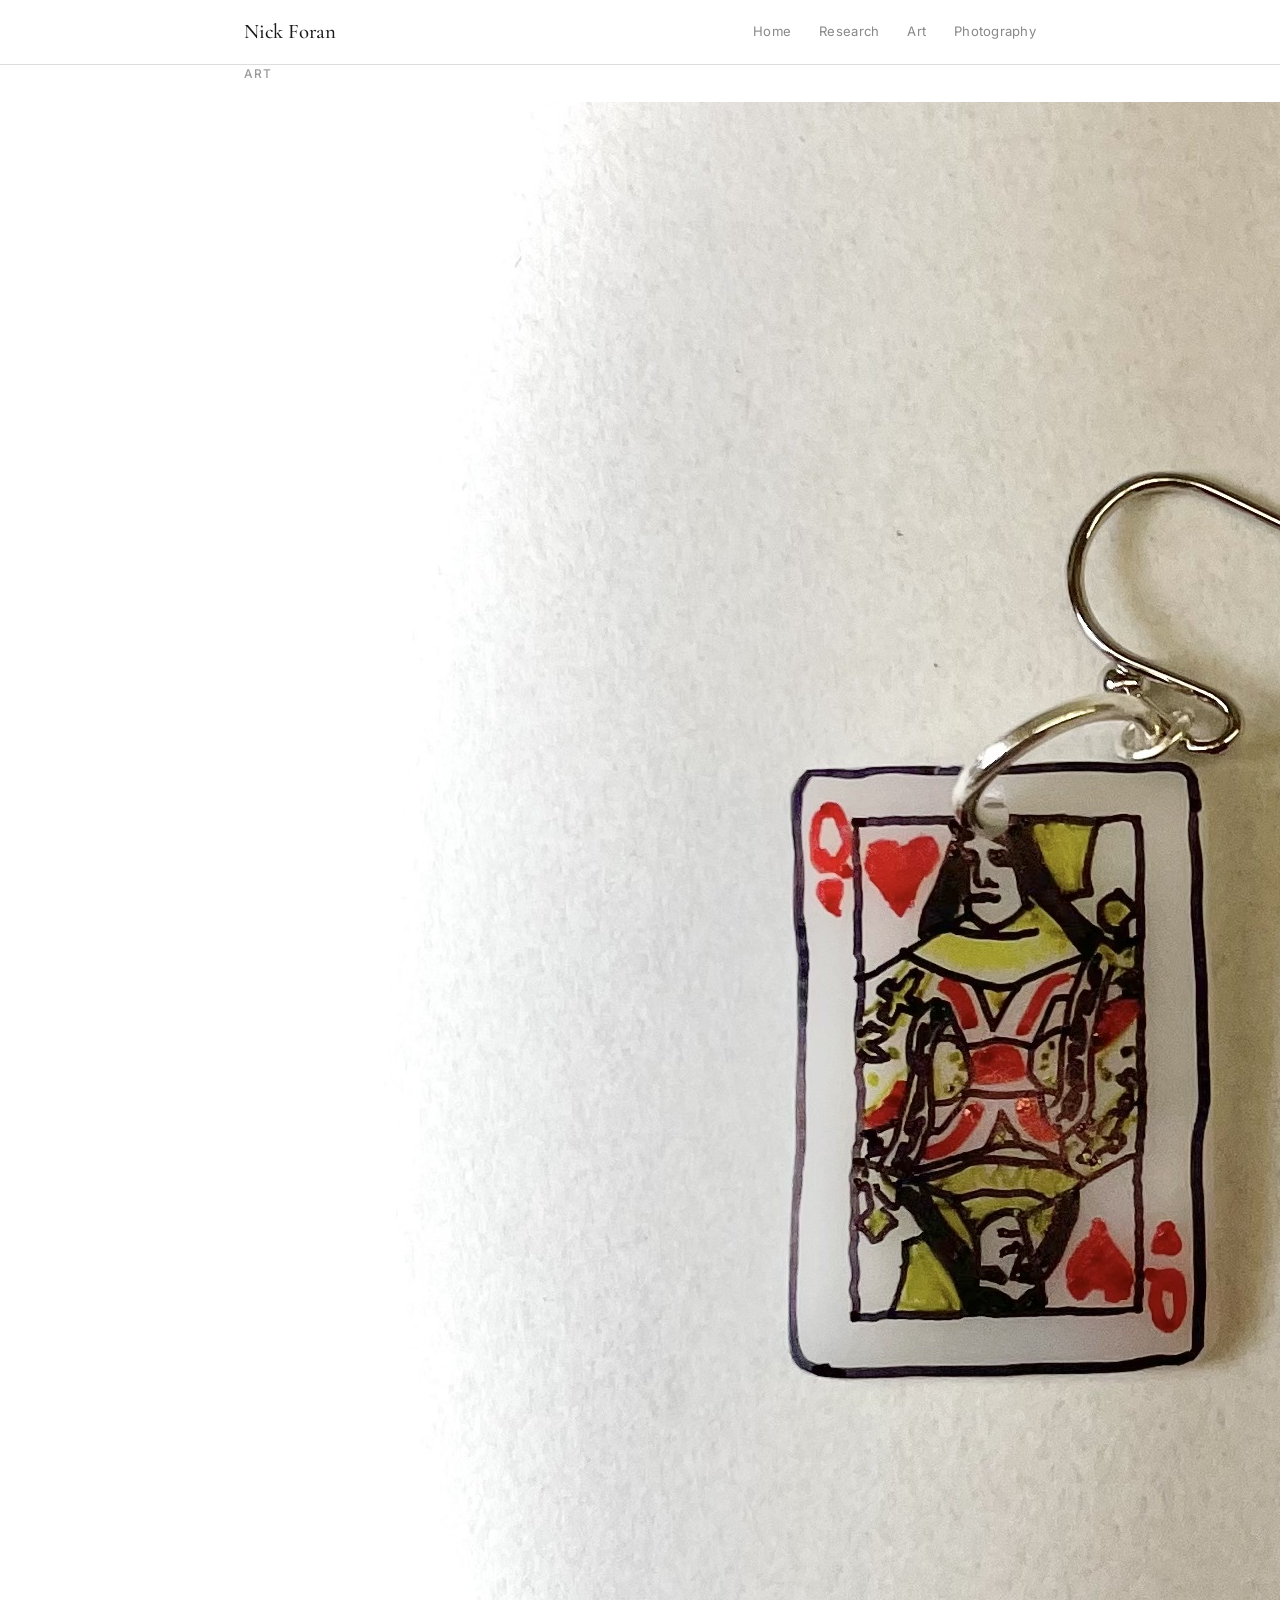
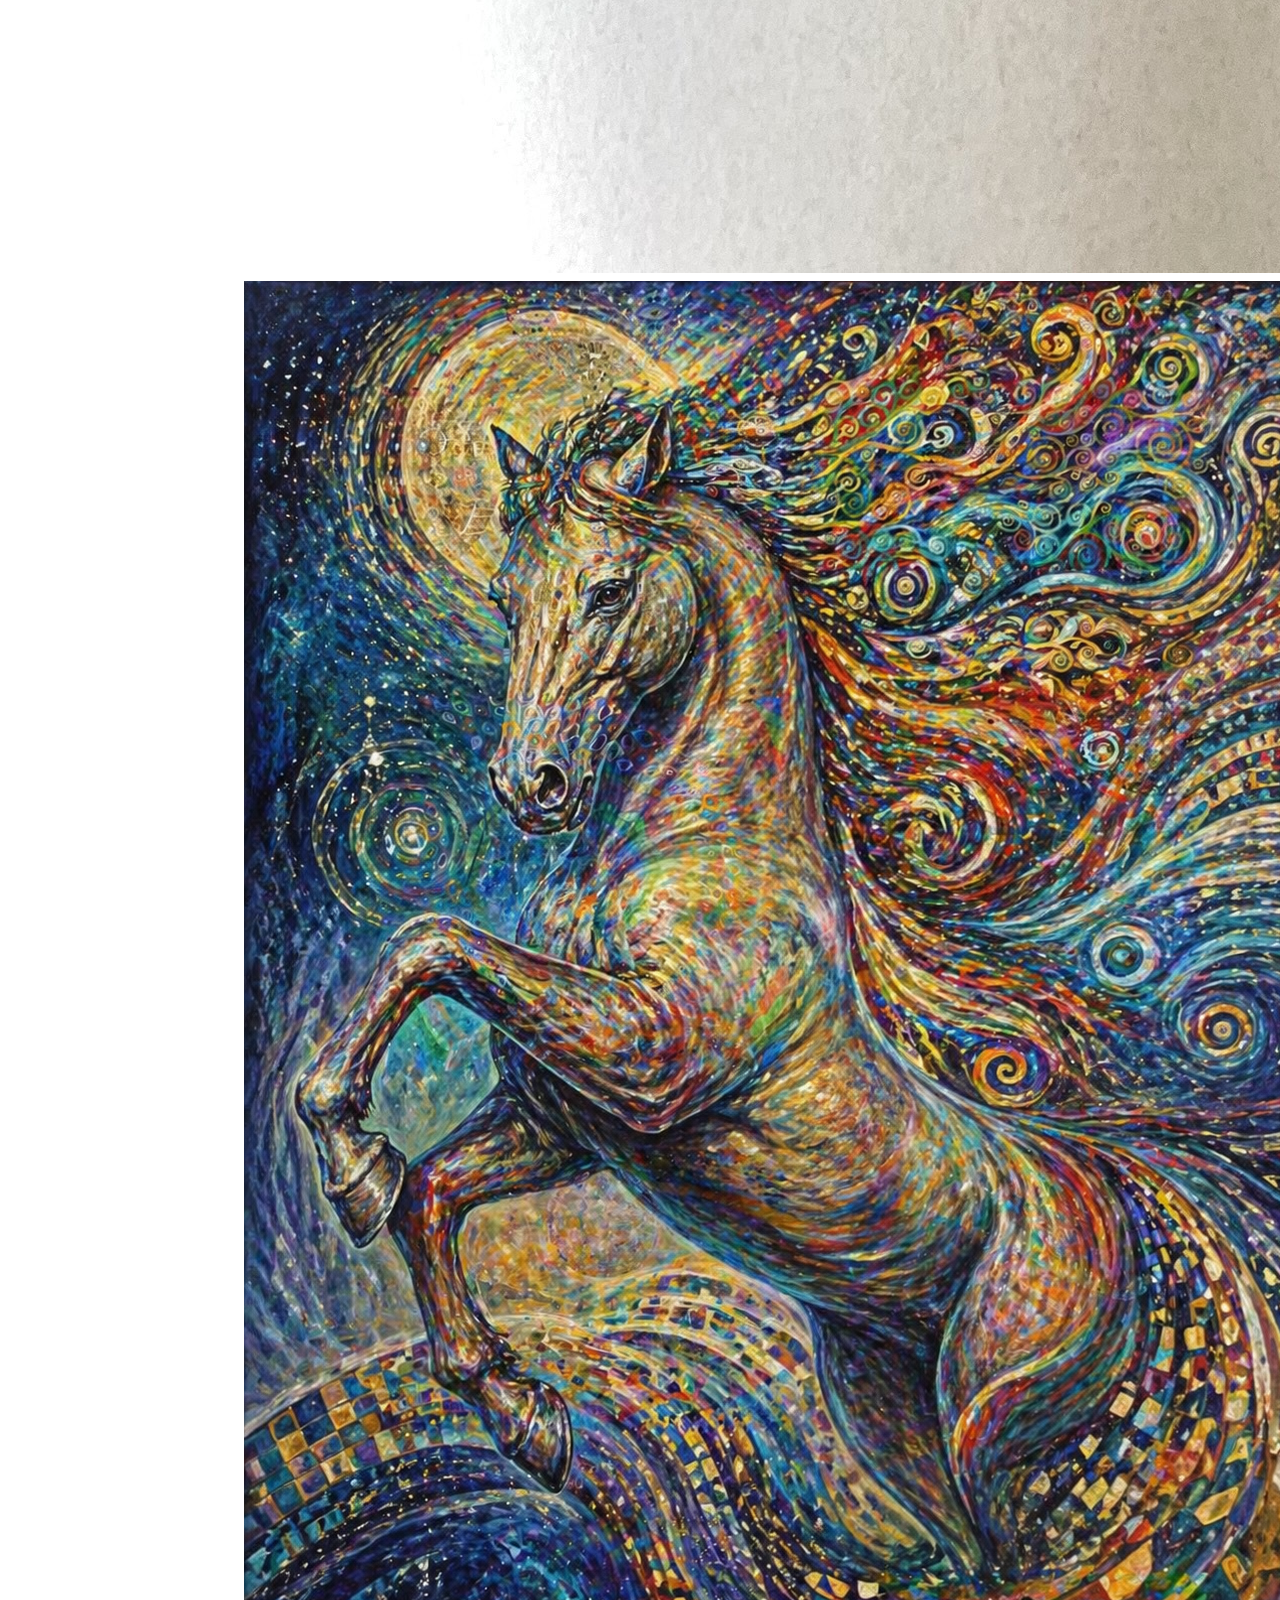
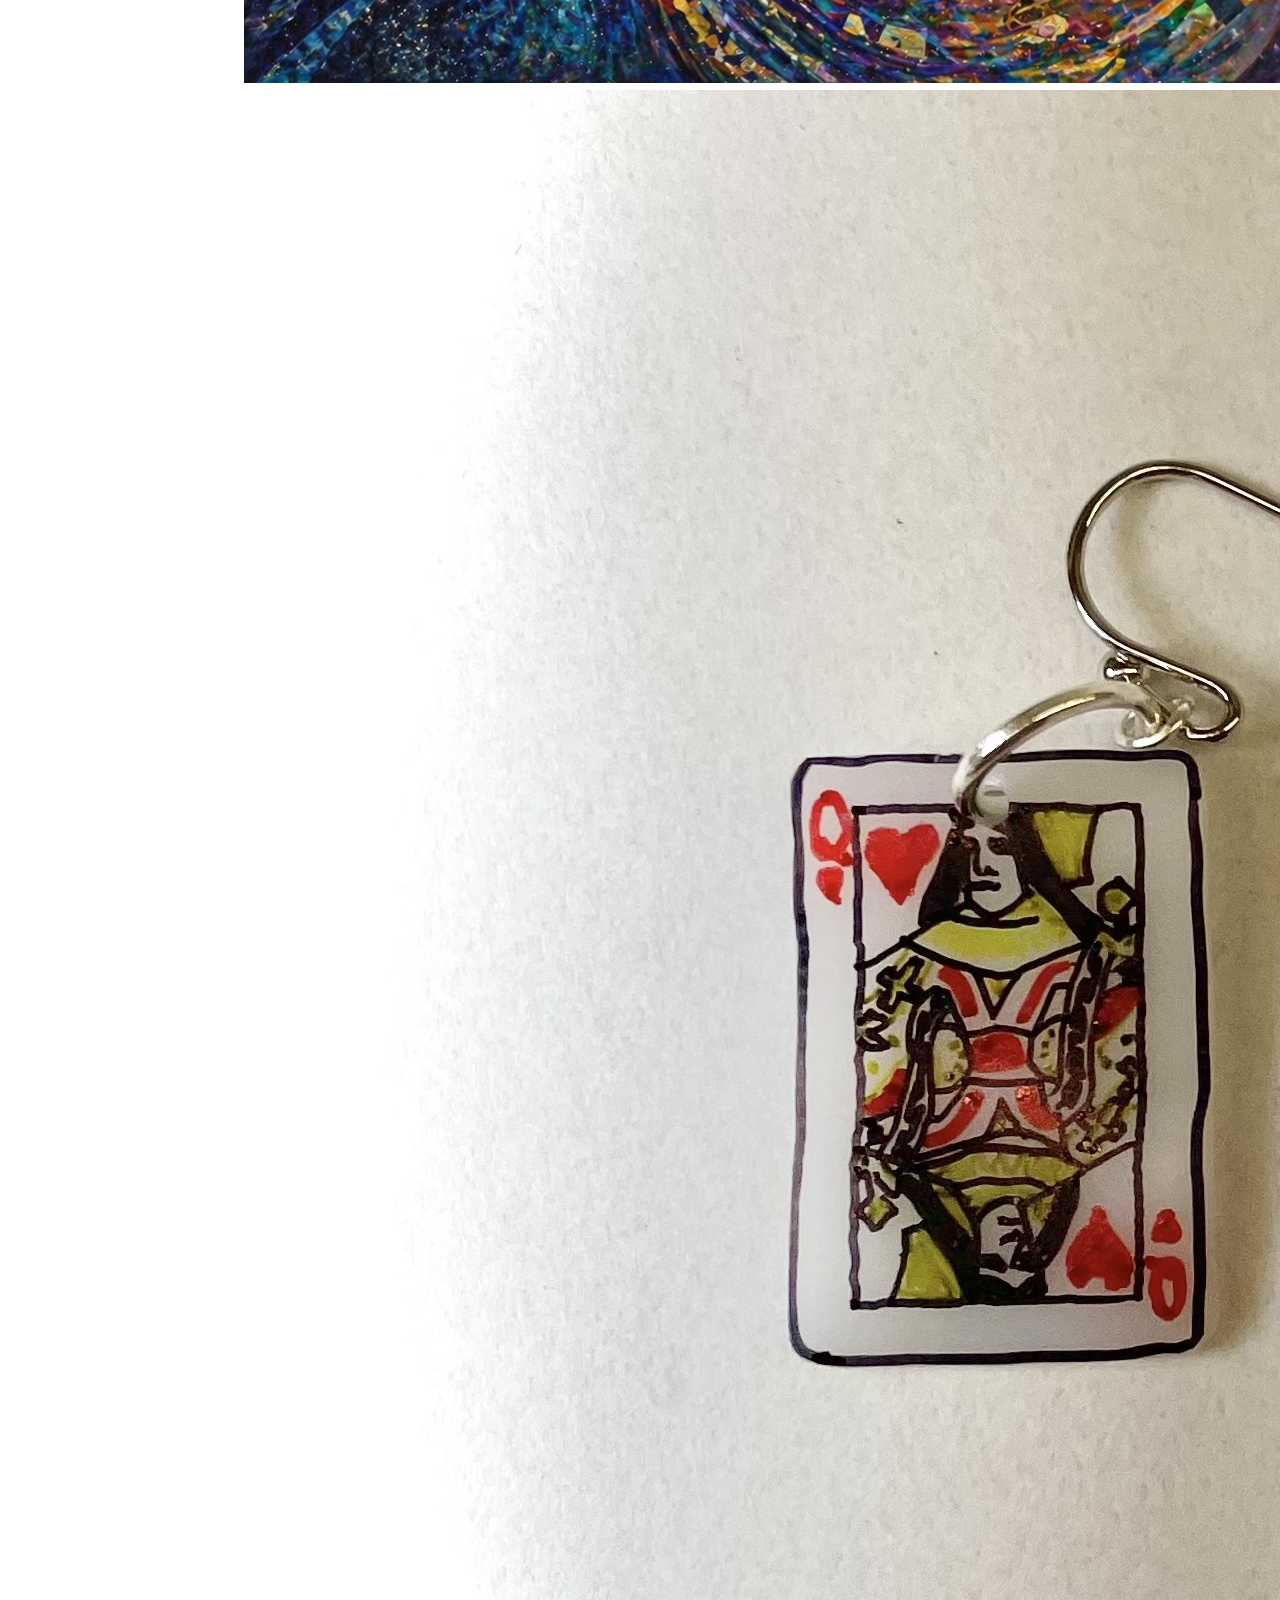
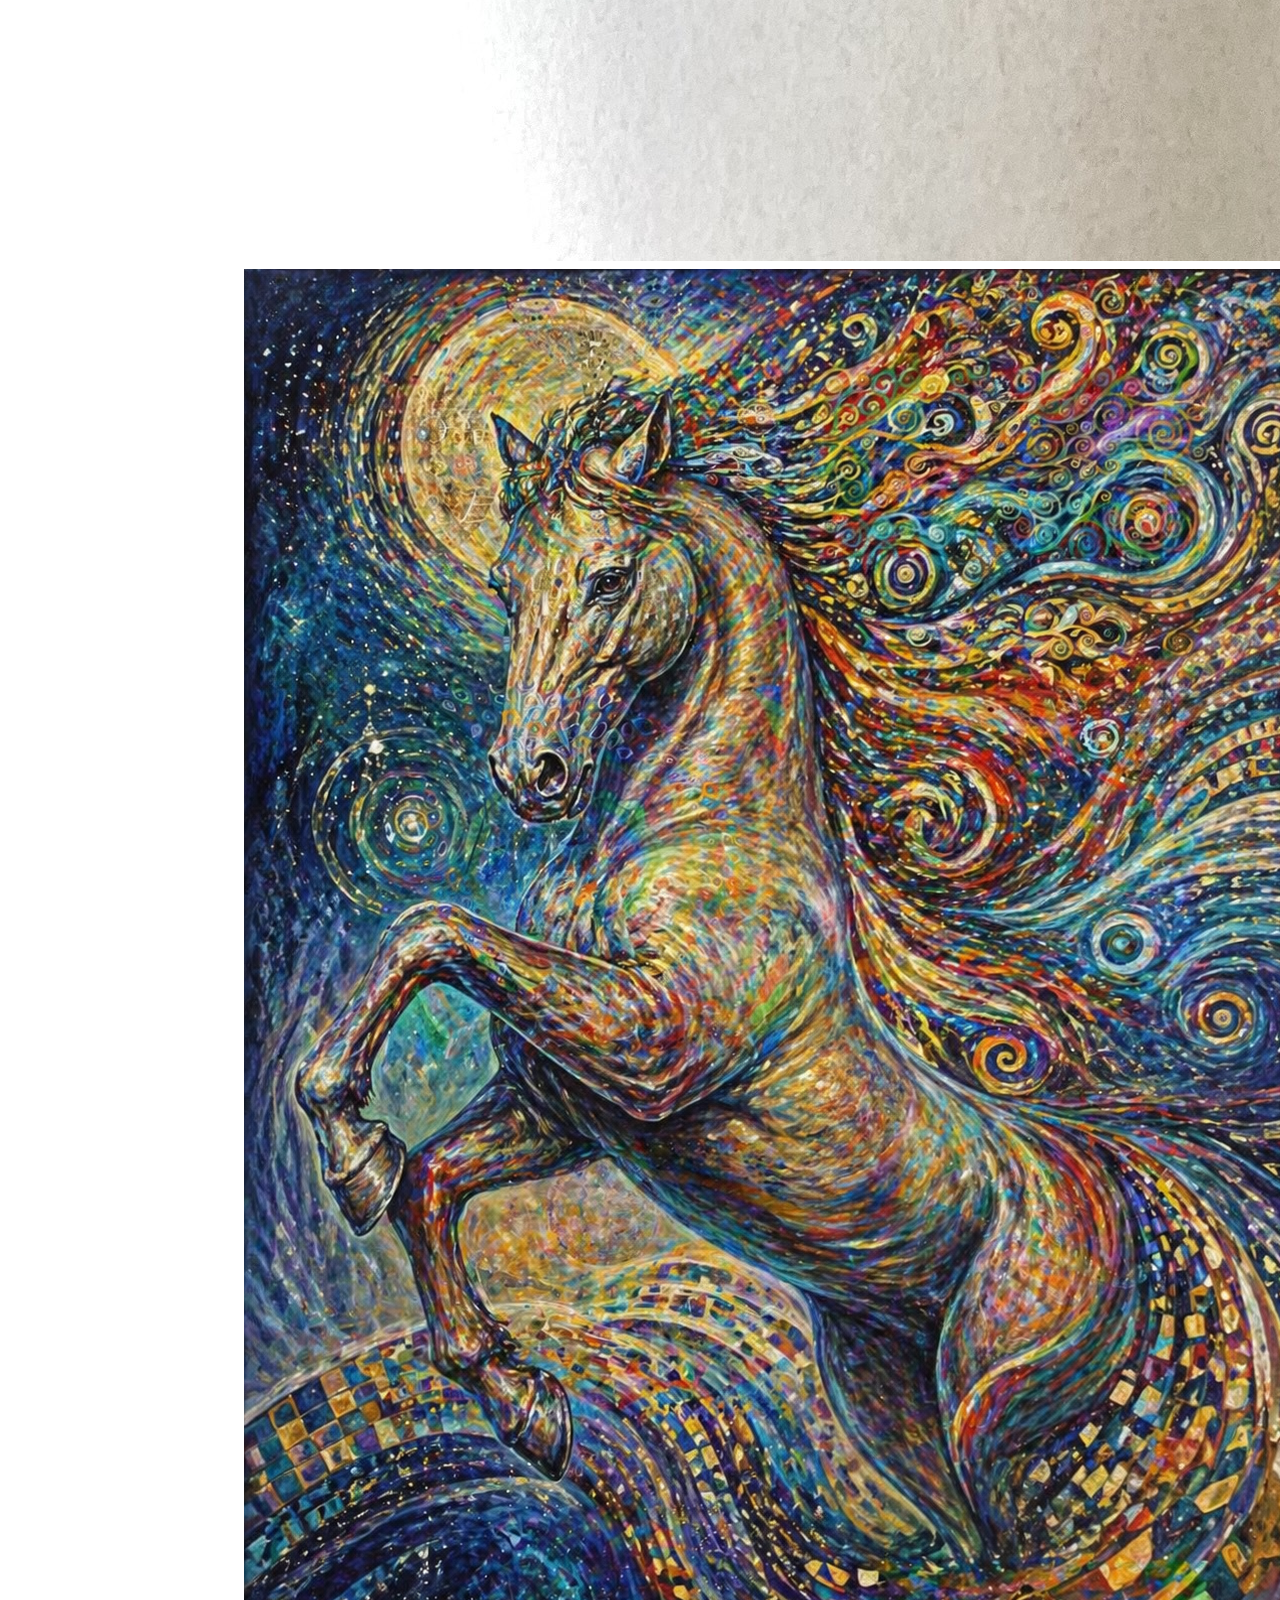
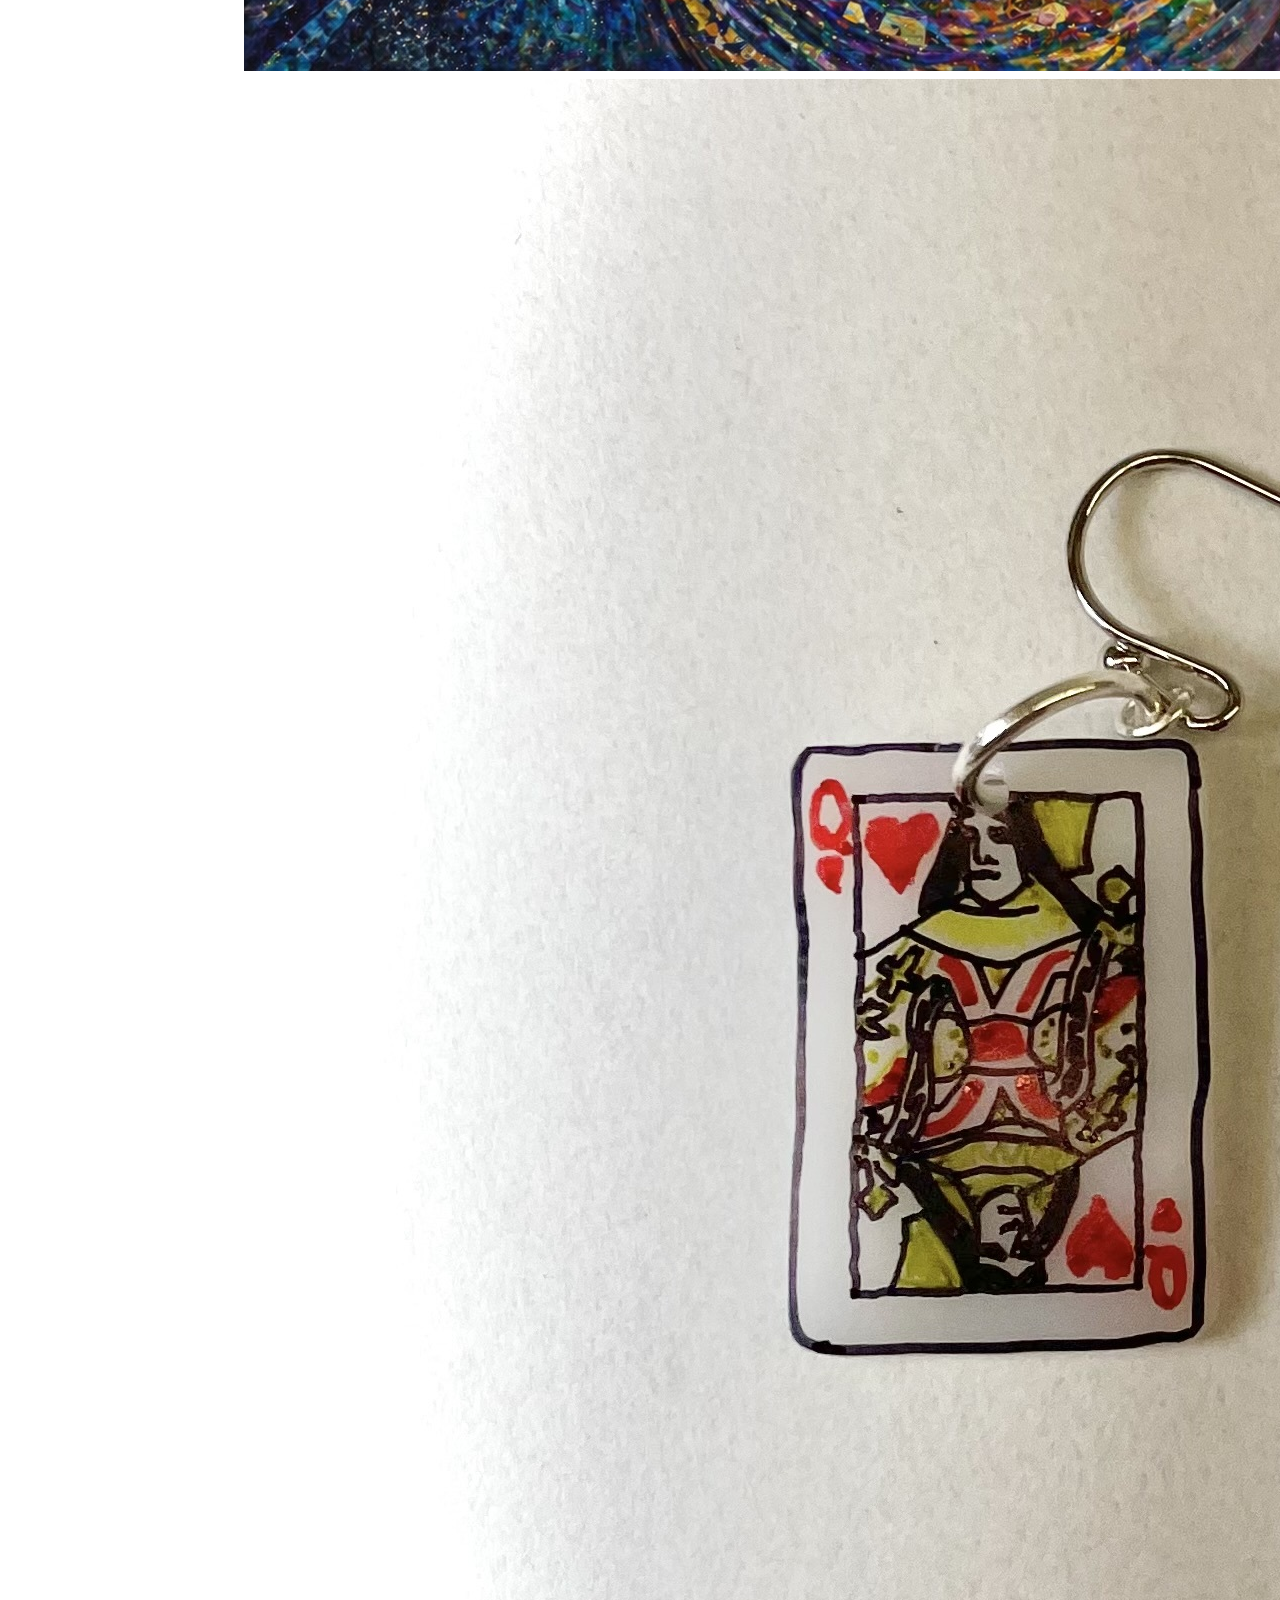
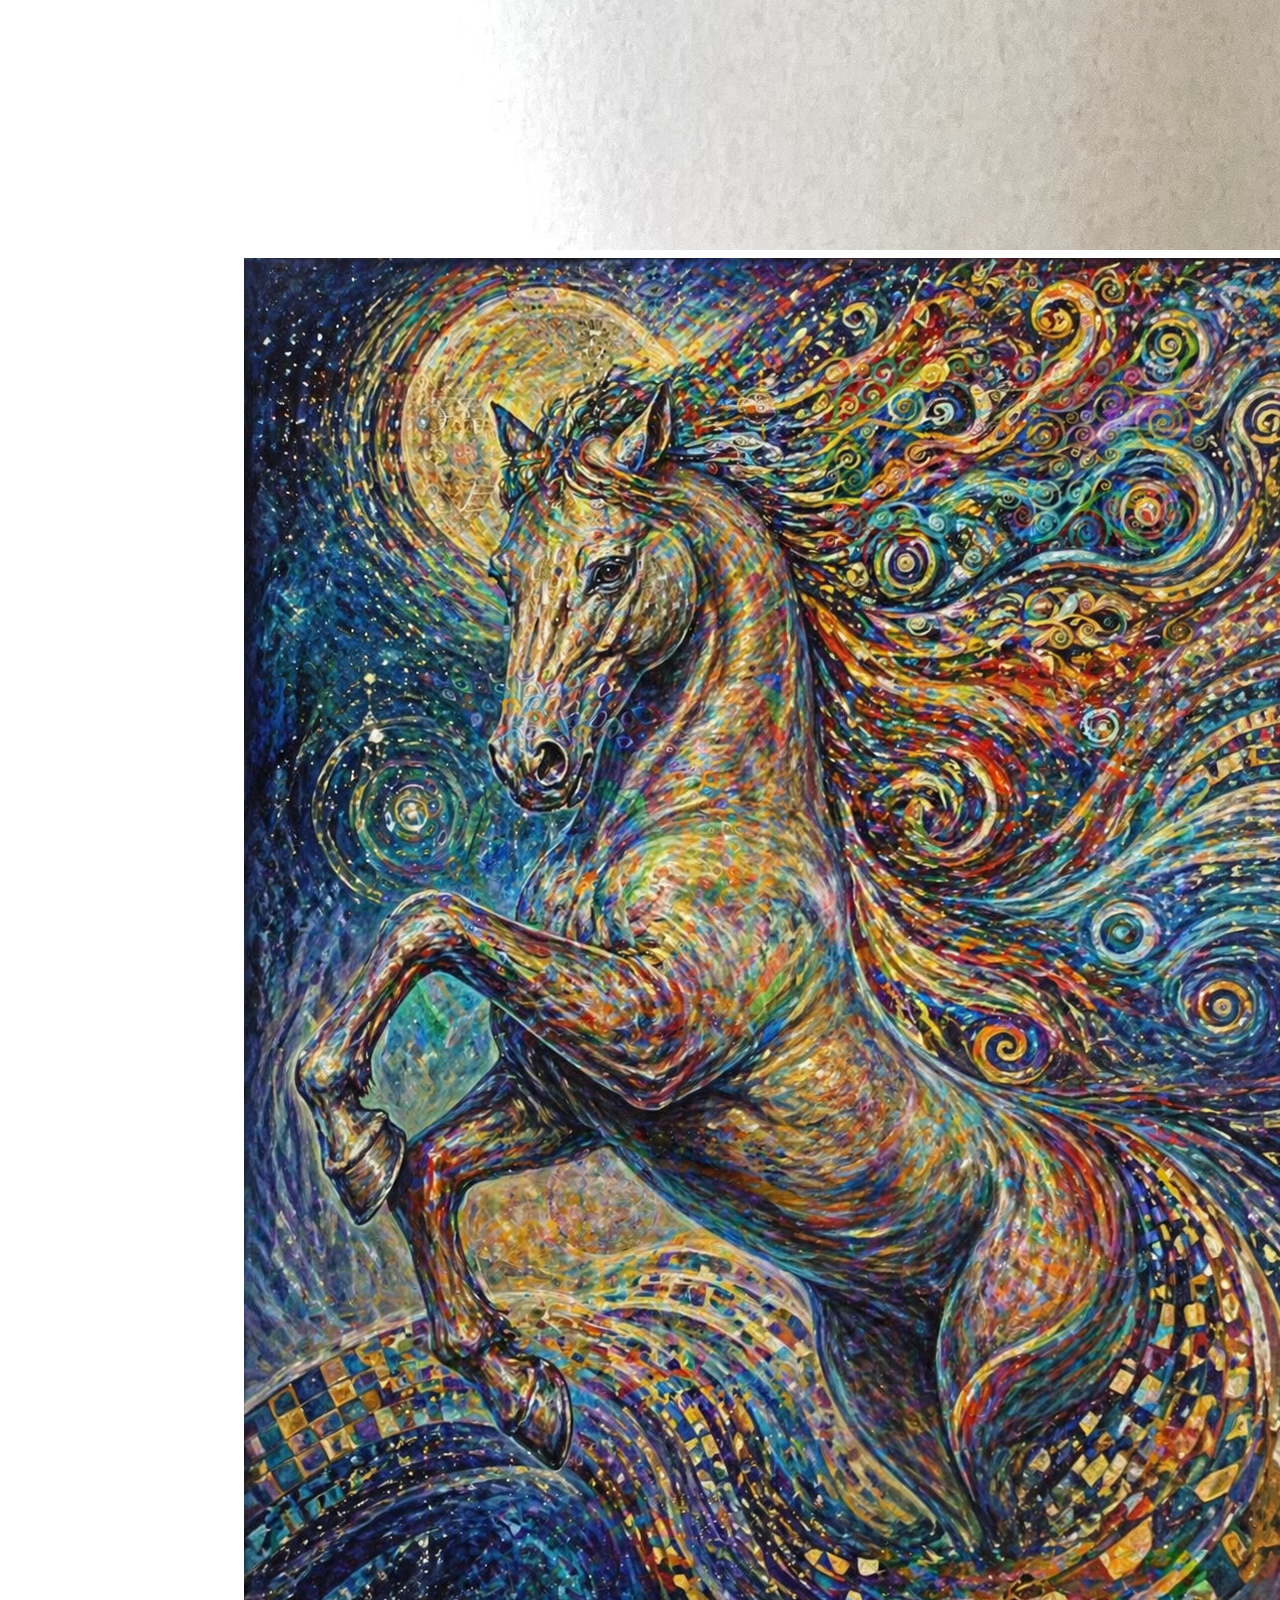
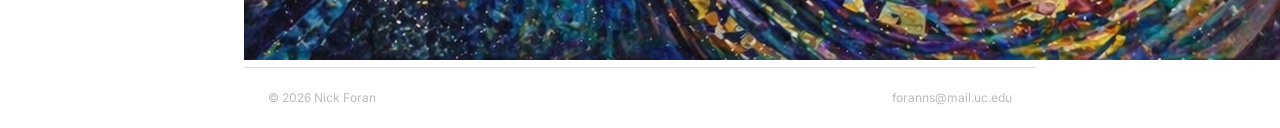
==== commit 522ffa9c: "Update art.html" ====
--- a/art.html
+++ b/art.html
@@ -6,79 +6,50 @@
   <title>Art — Nick Foran</title>
   <link rel="preconnect" href="https://fonts.googleapis.com">
   <link rel="preconnect" href="https://fonts.gstatic.com" crossorigin>
-  <link href="https://fonts.googleapis.com/css2?family=Inter:wght@300;400;500;600;700&family=JetBrains+Mono:wght@400;500&display=swap" rel="stylesheet">
+  <link href="https://fonts.googleapis.com/css2?family=Cormorant+Garamond:ital,wght@0,400;0,500;0,600;1,400&family=Inter:wght@300;400;500;600&display=swap" rel="stylesheet">
   <link rel="stylesheet" href="styles.css" />
 </head>
 <body>
 
-  <header class="topbar">
-    <div class="bar">
-      <a class="brand" href="index.html">Nicholas Foran</a>
-      <nav class="nav">
-        <div class="nav-links">
-          <a href="index.html">About</a>
-          <a href="projects.html">Research</a>
-          <a href="art.html">Art</a>
-          <a href="photography.html">Photography</a>
-        </div>
-        <div class="dropdown" id="homeDrop">
-          <button class="dropbtn" onclick="toggleHomeMenu()">Menu ▾</button>
-          <div class="menu">
-            <a href="index.html">About</a>
-            <a href="projects.html">Research</a>
-            <a href="art.html">Art</a>
-            <a href="photography.html">Photography</a>
-          </div>
-        </div>
+  <header class="site-header">
+    <div class="header-bar">
+      <a href="index.html" class="logo">Nick Foran</a>
+      <nav class="main-nav">
+        <a href="index.html">Home</a>
+        <a href="research.html">Research</a>
+        <a href="art.html">Art</a>
+        <a href="photography.html">Photography</a>
       </nav>
+      <button class="mobile-menu-btn" onclick="document.querySelector('.mobile-nav').classList.toggle('open')">Menu</button>
+      <div class="mobile-nav">
+        <a href="index.html">Home</a>
+        <a href="research.html">Research</a>
+        <a href="art.html">Art</a>
+        <a href="photography.html">Photography</a>
+      </div>
     </div>
   </header>
 
-  <main class="shell">
+  <div class="page-content">
 
-    <section class="gallery-section">
+    <section class="gallery">
+      <h2>Art</h2>
       <div class="gallery-grid">
-        <a class="gallery-item" href="images/art.jpg">
-          <img src="images/art.jpg" alt="Art 1" onerror="this.style.display='none'" />
-          <div class="gallery-fallback"></div>
-        </a>
-        <a class="gallery-item" href="images/image1.PNG">
-          <img src="images/image1.PNG" alt="Art 2" onerror="this.style.display='none'" />
-          <div class="gallery-fallback"></div>
-        </a>
-        <a class="gallery-item" href="#">
-          <img src="images/art.jpg" alt="Art 3" onerror="this.style.display='none'" />
-          <div class="gallery-fallback"></div>
-        </a>
-        <a class="gallery-item" href="#">
-          <img src="images/image1.PNG" alt="Art 4" onerror="this.style.display='none'" />
-          <div class="gallery-fallback"></div>
-        </a>
-        <a class="gallery-item" href="#">
-          <img src="images/art.jpg" alt="Art 5" onerror="this.style.display='none'" />
-          <div class="gallery-fallback"></div>
-        </a>
-        <a class="gallery-item" href="#">
-          <img src="images/image1.PNG" alt="Art 6" onerror="this.style.display='none'" />
-          <div class="gallery-fallback"></div>
-        </a>
+        <img src="images/art.jpg" alt="Art piece" loading="lazy" />
+        <img src="images/image1.PNG" alt="Art piece" loading="lazy" />
+        <img src="images/art.jpg" alt="Art piece" loading="lazy" />
+        <img src="images/image1.PNG" alt="Art piece" loading="lazy" />
+        <img src="images/art.jpg" alt="Art piece" loading="lazy" />
+        <img src="images/image1.PNG" alt="Art piece" loading="lazy" />
       </div>
     </section>
 
-  </main>
+    <footer>
+      <p>© 2026 Nick Foran</p>
+      <a href="mailto:foranns@mail.uc.edu">foranns@mail.uc.edu</a>
+    </footer>
 
-  <footer class="site-footer">
-    <div class="footer-inner">
-      <p class="copy">&copy; 2026 Nick Foran</p>
-      <a class="email" href="mailto:foranns@mail.uc.edu">foranns@mail.uc.edu</a>
-    </div>
-  </footer>
-
-  <script>
-    const homeDrop = document.getElementById('homeDrop');
-    function toggleHomeMenu() { homeDrop.classList.toggle('open'); }
-    document.addEventListener('click', e => { if (!homeDrop.contains(e.target)) homeDrop.classList.remove('open'); });
-  </script>
+  </div>
 
 </body>
 </html>
--- a/styles.css
+++ b/styles.css
@@ -1,46 +1,47 @@
+/* ─── Nick ─── */
+
 :root {
   --bg: #ffffff;
   --text: #1a1a1a;
-  --muted: #666;
-  --light: #999;
-  --line: #d0d0d0;
-  --font: 'Inter', -apple-system, BlinkMacSystemFont, 'Segoe UI', Roboto, sans-serif;
-  --mono: 'JetBrains Mono', 'Fira Code', monospace;
+  --muted: #555555;
+  --light: #999999;
+  --line: #dddddd;
+  --serif: 'Cormorant Garamond', Georgia, serif;
+  --sans: 'Inter', -apple-system, BlinkMacSystemFont, 'Segoe UI', Roboto, Helvetica, Arial, sans-serif;
 }
 
 * { box-sizing: border-box; margin: 0; padding: 0; }
 
 html {
   scroll-behavior: smooth;
-  scroll-padding-top: 80px;
+  scroll-padding-top: 72px;
+  -webkit-font-smoothing: antialiased;
 }
 
 body {
-  font-family: var(--font);
+  font-family: var(--sans);
   background: var(--bg);
   color: var(--text);
-  line-height: 1.7;
-  -webkit-font-smoothing: antialiased;
-  -moz-osx-font-smoothing: grayscale;
+  line-height: 1.65;
   font-size: 15px;
 }
 
-a { text-decoration: none; color: inherit; }
-button { font: inherit; border: none; background: none; cursor: pointer; }
-
-/* ── Topbar ── */
-.topbar {
+a { color: inherit; text-decoration: none; }
+a:hover { text-decoration: underline; }
+
+/* ─── Fixed Header ─── */
+.site-header {
   position: fixed;
-  inset: 0 0 auto 0;
-  z-index: 9999;
-  background: rgba(255,255,255,0.95);
+  top: 0; left: 0; right: 0;
+  z-index: 1000;
+  background: rgba(255,255,255,0.96);
+  backdrop-filter: blur(10px);
+  -webkit-backdrop-filter: blur(10px);
   border-bottom: 1px solid var(--line);
-  backdrop-filter: blur(12px);
-  -webkit-backdrop-filter: blur(12px);
-}
-
-.bar {
-  max-width: 960px;
+}
+
+.header-bar {
+  max-width: 840px;
   margin: 0 auto;
   padding: 0 24px;
   height: 64px;
@@ -49,497 +50,324 @@
   justify-content: space-between;
 }
 
-.brand {
-  font-size: 0.85rem;
-  font-weight: 400;
-  letter-spacing: 0.15em;
-  text-transform: uppercase;
-  color: var(--text);
-}
-
-.nav-links {
-  display: flex;
-  align-items: center;
+.logo {
+  font-family: var(--serif);
+  font-size: 1.3rem;
+  font-weight: 500;
+  color: var(--text);
+  text-decoration: none !important;
+  letter-spacing: -0.01em;
+}
+
+.main-nav {
+  display: flex;
   gap: 28px;
 }
 
-.nav-links a {
+.main-nav a {
+  font-family: var(--sans);
   font-size: 0.82rem;
   font-weight: 400;
   color: #888;
-  transition: color 0.25s ease;
+  letter-spacing: 0.02em;
+  transition: color 0.2s ease;
+  text-decoration: none;
   position: relative;
-  letter-spacing: 0.02em;
-}
-
-.nav-links a:hover { color: var(--text); }
-
-.dropdown { position: relative; display: none; }
-
-.dropbtn {
-  padding: 6px 10px;
+}
+
+.main-nav a:hover {
+  color: var(--text);
+}
+
+.main-nav a::after {
+  content: '';
+  position: absolute;
+  bottom: -3px;
+  left: 0;
+  width: 0;
+  height: 1.5px;
+  background: var(--text);
+  transition: width 0.25s ease;
+}
+
+.main-nav a:hover::after {
+  width: 100%;
+}
+
+.mobile-menu-btn {
+  display: none;
+  font-family: var(--sans);
   font-size: 0.82rem;
   color: #888;
-  transition: color 0.2s ease;
+  background: none;
+  border: none;
+  cursor: pointer;
+  letter-spacing: 0.02em;
+}
+
+.mobile-nav {
+  display: none;
+  position: absolute;
+  top: 64px;
+  right: 16px;
+  background: #fff;
+  border: 1px solid var(--line);
   border-radius: 6px;
-  letter-spacing: 0.02em;
-}
-
-.dropbtn:hover { color: var(--text); }
-
-.menu {
-  position: absolute;
-  right: 0;
-  top: calc(100% + 8px);
-  min-width: 180px;
-  background: var(--bg);
-  border: 1px solid var(--line);
-  box-shadow: 0 8px 30px rgba(0,0,0,0.06);
+  box-shadow: 0 8px 24px rgba(0,0,0,0.06);
   padding: 6px;
-  display: none;
-  z-index: 20000;
-  border-radius: 6px;
-}
-
-.menu a {
+  min-width: 160px;
+}
+
+.mobile-nav.open {
+  display: block;
+}
+
+.mobile-nav a {
   display: block;
   padding: 10px 12px;
-  font-size: 0.82rem;
+  font-family: var(--sans);
+  font-size: 0.85rem;
   color: #888;
   border-radius: 4px;
-  transition: color 0.2s ease, background 0.2s ease;
-}
-
-.menu a:hover {
+  text-decoration: none;
+}
+
+.mobile-nav a:hover {
   color: var(--text);
   background: rgba(0,0,0,0.03);
 }
 
-.dropdown.open .menu { display: block; }
-
-/* ── Shell ── */
-.shell {
-  max-width: 960px;
+/* ─── Page Layout ─── */
+.page-content {
+  max-width: 840px;
   margin: 0 auto;
   padding: 64px 24px 0;
 }
 
-/* ── News Inline ── */
-.news-inline {
-  padding: 40px 0 28px;
-  text-align: center;
-}
-
-.news-inline p {
+/* ─── Home: About + News side by side ─── */
+.home-section {
+  padding: 40px 0 32px;
+}
+
+.home-grid {
+  display: grid;
+  grid-template-columns: 1.2fr 1fr;
+  gap: 48px;
+  align-items: start;
+}
+
+.about-col p {
+  font-size: 0.95rem;
+  color: var(--muted);
+  line-height: 1.8;
+  margin-bottom: 14px;
+}
+
+.about-col p:last-of-type {
+  margin-bottom: 0;
+}
+
+.contact-line {
+  display: flex;
+  align-items: center;
+  gap: 10px;
+  flex-wrap: wrap;
+  margin-top: 16px;
+}
+
+.emdash {
+  color: var(--light);
+  font-size: 1rem;
+  line-height: 1;
+}
+
+.contact-line a {
   font-size: 0.88rem;
-  line-height: 1.7;
-  color: var(--muted);
-  max-width: 640px;
-  margin: 0 auto;
-}
-
-.news-inline strong {
-  color: var(--text);
-  font-weight: 600;
-}
-
-/* ── Horizontal Rule ── */
-.hrule {
-  height: 1px;
-  background: var(--line);
-  margin: 0;
-}
-
-/* ── About Split ── */
-.about-split {
-  display: grid;
-  grid-template-columns: 280px 1fr;
-  gap: 48px;
-  padding: 48px 0;
-  align-items: start;
-}
-
-.about-photo {
-  width: 280px;
-  aspect-ratio: 1;
-  border-radius: 4px;
-  overflow: hidden;
-  background: #f0f0f0;
-  position: relative;
-  flex-shrink: 0;
-}
-
-.about-photo img {
-  width: 100%;
-  height: 100%;
-  object-fit: cover;
-  display: block;
-}
-
-.photo-fallback {
-  position: absolute;
-  inset: 0;
-  display: flex;
-  align-items: center;
-  justify-content: center;
-  font-family: var(--mono);
-  font-size: 11px;
-  color: #bbb;
-  background: #f0f0f0;
-}
-
-.about-text {
-  display: flex;
-  flex-direction: column;
-  gap: 16px;
-}
-
-.about-text p {
-  font-size: 0.92rem;
-  line-height: 1.8;
-  color: var(--muted);
-}
-
-.about-text strong {
-  color: var(--text);
-  font-weight: 600;
-}
-
-.contact-block {
-  display: flex;
-  flex-direction: column;
-  gap: 10px;
-  margin-top: 8px;
-}
-
-.emdash {
-  font-size: 1rem;
-  color: var(--light);
-  line-height: 1;
-  margin-bottom: 4px;
-}
-
-.social-row {
-  display: flex;
-  gap: 10px;
-  margin-top: 4px;
-}
-
-.social-row a {
-  width: 32px;
-  height: 32px;
-  border-radius: 50%;
-  background: var(--text);
-  color: white;
-  display: flex;
-  align-items: center;
-  justify-content: center;
-  transition: opacity 0.2s ease;
-}
-
-.social-row a:hover {
-  opacity: 0.75;
-}
-
-/* ── Selected Research ── */
-.projects-section {
-  padding: 48px 0;
-}
-
-.section-header {
-  display: flex;
-  align-items: baseline;
-  justify-content: space-between;
-  margin-bottom: 32px;
-}
-
-.section-title {
+  color: var(--text);
+  text-decoration: none;
+}
+
+.contact-line a:hover {
+  text-decoration: underline;
+}
+
+.news-col h2 {
+  font-family: var(--sans);
   font-size: 0.75rem;
   font-weight: 500;
   color: var(--light);
   text-transform: uppercase;
   letter-spacing: 0.1em;
-}
-
-.section-link {
-  font-size: 0.82rem;
-  color: #888;
-  transition: color 0.2s ease;
-}
-
-.section-link:hover {
-  color: var(--text);
-}
-
-.project-list {
-  display: flex;
-  flex-direction: column;
-  gap: 32px;
-}
-
-.project-row {
-  display: grid;
-  grid-template-columns: 160px 1fr;
-  gap: 24px;
-  align-items: start;
-}
-
-.project-thumb {
+  margin-bottom: 14px;
+}
+
+.news-col ul {
+  list-style: none;
+}
+
+.news-col li {
+  font-size: 0.85rem;
+  color: var(--muted);
+  padding: 5px 0;
+  border-bottom: 1px solid #f5f5f5;
+  line-height: 1.6;
+}
+
+.news-col li:last-child {
+  border-bottom: none;
+}
+
+.news-col strong {
+  color: var(--text);
+  font-weight: 500;
+}
+
+/* ─── Section headings ─── */
+section h2 {
+  font-family: var(--sans);
+  font-size: 0.75rem;
+  font-weight: 500;
+  color: var(--light);
+  text-transform: uppercase;
+  letter-spacing: 0.1em;
+  margin-bottom: 18px;
+}
+
+/* ─── Research ─── */
+.research {
+  padding: 32px 0;
+}
+
+.research table {
+  width: 100%;
+  border-collapse: collapse;
+}
+
+.research tr {
+  vertical-align: top;
+}
+
+.r-thumb {
+  width: 160px;
+  padding: 0 20px 28px 0;
+}
+
+.r-thumb img {
+  max-width: 160px;
+  width: 100%;
+  height: auto;
+  aspect-ratio: 4 / 3;
+  object-fit: cover;
+  border-radius: 2px;
   display: block;
-  width: 160px;
-  height: 120px;
-  border-radius: 4px;
-  overflow: hidden;
-  background: #e0e0e0;
-  flex-shrink: 0;
-  position: relative;
-  transition: opacity 0.2s ease;
-}
-
-.project-thumb:hover {
-  opacity: 0.85;
-}
-
-.project-thumb img {
+}
+
+.r-info {
+  padding-bottom: 28px;
+}
+
+.r-title {
+  font-size: 0.92rem;
+  font-weight: 600;
+  margin-bottom: 3px;
+}
+
+.r-meta {
+  font-size: 0.8rem;
+  color: var(--muted);
+  margin-bottom: 6px;
+}
+
+.r-meta strong {
+  color: var(--text);
+  font-weight: 500;
+}
+
+.r-desc {
+  font-size: 0.84rem;
+  color: var(--muted);
+  line-height: 1.5;
+}
+
+/* ─── Art / Photography ─── */
+.media {
+  padding: 32px 0;
+}
+
+.preview-row {
+  display: flex;
+  gap: 12px;
+}
+
+.preview-row img {
+  flex: 1;
+  min-width: 0;
   width: 100%;
-  height: 100%;
+  height: auto;
+  aspect-ratio: 4 / 3;
   object-fit: cover;
   display: block;
-}
-
-.project-fallback {
-  position: absolute;
-  inset: 0;
-  background: linear-gradient(135deg, #e0e0e0 0%, #eaeaea 100%);
-}
-
-.project-info {
-  display: flex;
-  flex-direction: column;
-  gap: 6px;
-  padding-top: 2px;
-}
-
-.project-info h3 {
-  font-size: 1rem;
-  font-weight: 600;
-  color: var(--text);
-  line-height: 1.3;
-}
-
-.project-links {
-  display: flex;
-  gap: 16px;
-}
-
-.project-links a {
-  font-size: 0.8rem;
-  color: #888;
-  transition: color 0.2s ease;
-  text-decoration: underline;
-  text-underline-offset: 2px;
-  text-decoration-color: transparent;
-}
-
-.project-links a:hover {
-  color: var(--text);
-  text-decoration-color: var(--line);
-}
-
-.project-authors {
-  font-size: 0.78rem;
-  color: #aaa;
-}
-
-.project-info p {
-  font-size: 0.88rem;
-  line-height: 1.7;
-  color: var(--muted);
-}
-
-/* ── Art & Photography Preview ── */
-.preview-section {
-  padding: 32px 0 64px;
-}
-
-.preview-row {
-  display: grid;
-  grid-template-columns: 1fr 1fr;
-  gap: 16px;
-}
-
-.preview-card {
-  display: block;
-  position: relative;
-  border-radius: 4px;
-  overflow: hidden;
-  background: #e0e0e0;
-  height: 220px;
-  transition: transform 0.35s cubic-bezier(0.25, 0.46, 0.45, 0.94), box-shadow 0.35s ease;
-}
-
-.preview-card:hover {
-  transform: translateY(-6px) scale(1.01);
-  box-shadow: 0 20px 50px rgba(0,0,0,0.12);
-  z-index: 2;
-}
-
-.preview-card img {
-  width: 100%;
-  height: 100%;
-  object-fit: cover;
-  display: block;
-}
-
-.preview-fallback {
-  position: absolute;
-  inset: 0;
-  background: linear-gradient(135deg, #e0e0e0 0%, #eaeaea 100%);
-}
-
-/* ── Footer ── */
-.site-footer {
-  padding: 24px 0;
-}
-
-.footer-inner {
-  max-width: 960px;
+  border-radius: 2px;
+}
+
+/* ─── Footer ─── */
+footer {
+  max-width: 840px;
   margin: 0 auto;
-  padding: 0 24px;
-  display: flex;
-  align-items: center;
+  padding: 20px 24px;
+  display: flex;
   justify-content: space-between;
-}
-
-.footer-inner .copy {
-  font-size: 0.78rem;
+  align-items: baseline;
+  flex-wrap: wrap;
+  gap: 8px;
+  border-top: 1px solid var(--line);
+}
+
+footer p,
+footer a {
+  font-size: 0.75rem;
   color: #bbb;
-  letter-spacing: 0.05em;
-}
-
-.footer-inner .email {
-  font-size: 0.82rem;
-  color: var(--muted);
-  transition: color 0.2s ease;
-}
-
-.footer-inner .email:hover {
-  color: var(--text);
-}
-
-/* ── Gallery Grid (Art / Photography pages) ── */
-.gallery-section {
-  padding: 48px 0 64px;
-}
-
-.gallery-grid {
-  display: grid;
-  grid-template-columns: repeat(3, 1fr);
-  gap: 12px;
-}
-
-.gallery-item {
-  display: block;
-  position: relative;
-  border-radius: 4px;
-  overflow: hidden;
-  background: #e0e0e0;
-  aspect-ratio: 1;
-  transition: transform 0.35s cubic-bezier(0.25, 0.46, 0.45, 0.94), box-shadow 0.35s ease;
-}
-
-.gallery-item:hover {
-  transform: translateY(-4px) scale(1.01);
-  box-shadow: 0 16px 40px rgba(0,0,0,0.1);
-  z-index: 2;
-}
-
-.gallery-item img {
-  width: 100%;
-  height: 100%;
-  object-fit: cover;
-  display: block;
-}
-
-.gallery-fallback {
-  position: absolute;
-  inset: 0;
-  background: linear-gradient(135deg, #e0e0e0 0%, #eaeaea 100%);
-}
-
-.gallery-caption {
-  position: absolute;
-  bottom: 0;
-  left: 0;
-  right: 0;
-  padding: 12px;
-  background: linear-gradient(to top, rgba(0,0,0,0.5), transparent);
-  font-size: 0.75rem;
-  font-weight: 500;
-  color: white;
-  opacity: 0;
-  transition: opacity 0.3s ease;
-}
-
-.gallery-item:hover .gallery-caption {
-  opacity: 1;
-}
-
-/* ── Responsive ── */
-@media (max-width: 768px) {
-  .nav-links { display: none; }
-  .dropdown { display: block; }
-
-  .about-split {
+}
+
+footer a:hover {
+  color: var(--text);
+}
+
+/* ─── Responsive ─── */
+@media (max-width: 640px) {
+  .main-nav { display: none; }
+  .mobile-menu-btn { display: block; }
+
+  .page-content {
+    padding: 64px 20px 0;
+  }
+
+  .home-grid {
     grid-template-columns: 1fr;
     gap: 32px;
   }
 
-  .about-photo {
+  .research tr,
+  .research td {
+    display: block;
+  }
+
+  .r-thumb {
     width: 100%;
-    max-width: 280px;
-    margin: 0 auto;
-  }
-
-  .project-row {
-    grid-template-columns: 120px 1fr;
-    gap: 16px;
-  }
-
-  .project-thumb {
-    width: 120px;
-    height: 90px;
-  }
-
-  .gallery-grid {
-    grid-template-columns: repeat(2, 1fr);
-  }
-}
-
-@media (max-width: 480px) {
-  .shell { padding: 64px 20px 0; }
-  .bar { padding: 0 20px; }
-
-  .project-row {
-    grid-template-columns: 1fr;
-  }
-
-  .project-thumb {
-    width: 100%;
-    height: 180px;
+    padding: 0 0 12px 0;
+  }
+
+  .r-thumb img {
+    max-width: 100%;
   }
 
   .preview-row {
-    grid-template-columns: 1fr;
-  }
-
-  .gallery-grid {
-    grid-template-columns: 1fr;
-  }
-
-  .footer-inner {
     flex-direction: column;
-    gap: 8px;
+  }
+
+  footer {
+    flex-direction: column;
+    gap: 6px;
     text-align: center;
   }
 }
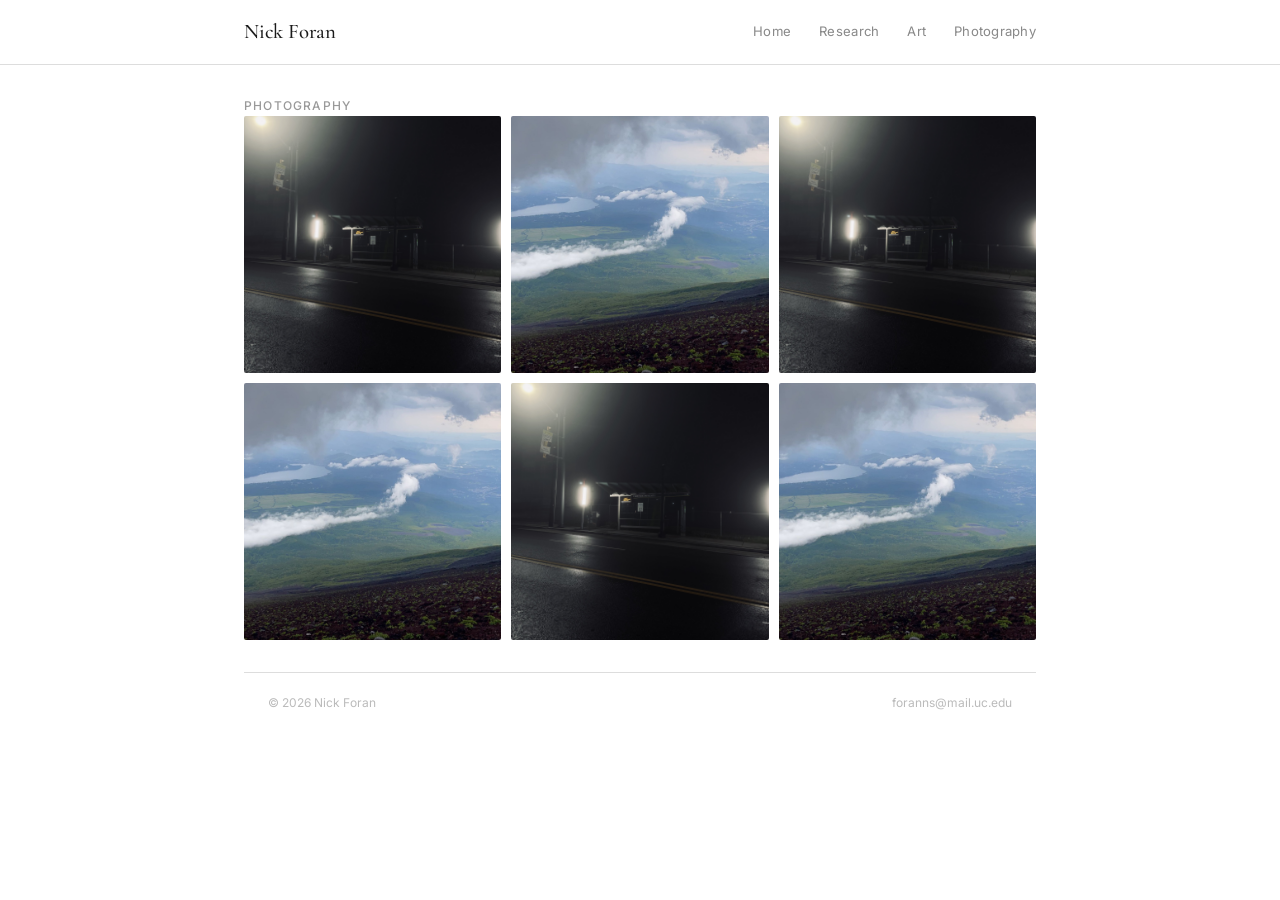
==== commit 19decd8f: "Change title and section header to Photography" ====
--- a/art.html
+++ b/art.html
@@ -3,7 +3,7 @@
 <head>
   <meta charset="utf-8" />
   <meta name="viewport" content="width=device-width, initial-scale=1" />
-  <title>Art — Nick Foran</title>
+  <title>Photography — Nick Foran</title>
   <link rel="preconnect" href="https://fonts.googleapis.com">
   <link rel="preconnect" href="https://fonts.gstatic.com" crossorigin>
   <link href="https://fonts.googleapis.com/css2?family=Cormorant+Garamond:ital,wght@0,400;0,500;0,600;1,400&family=Inter:wght@300;400;500;600&display=swap" rel="stylesheet">
@@ -33,14 +33,14 @@
   <div class="page-content">
 
     <section class="gallery">
-      <h2>Art</h2>
+      <h2>Photography</h2>
       <div class="gallery-grid">
-        <img src="images/art.jpg" alt="Art piece" loading="lazy" />
-        <img src="images/image1.PNG" alt="Art piece" loading="lazy" />
-        <img src="images/art.jpg" alt="Art piece" loading="lazy" />
-        <img src="images/image1.PNG" alt="Art piece" loading="lazy" />
-        <img src="images/art.jpg" alt="Art piece" loading="lazy" />
-        <img src="images/image1.PNG" alt="Art piece" loading="lazy" />
+        <img src="images/ph.jpg" alt="Photograph" loading="lazy" />
+        <img src="images/photo1.JPG" alt="Photograph" loading="lazy" />
+        <img src="images/ph.jpg" alt="Photograph" loading="lazy" />
+        <img src="images/photo1.JPG" alt="Photograph" loading="lazy" />
+        <img src="images/ph.jpg" alt="Photograph" loading="lazy" />
+        <img src="images/photo1.JPG" alt="Photograph" loading="lazy" />
       </div>
     </section>
 
--- a/styles.css
+++ b/styles.css
@@ -1,4 +1,4 @@
-/* ─── Nick ─── */
+/* ─── Nick Foran ─── */
 
 :root {
   --bg: #ffffff;
@@ -222,7 +222,15 @@
   font-weight: 500;
 }
 
-/* ─── Section headings ─── */
+/* ─── Section headings with See all ─── */
+.section-heading {
+  display: flex;
+  align-items: baseline;
+  justify-content: space-between;
+  margin-bottom: 14px;
+}
+
+.section-heading h2,
 section h2 {
   font-family: var(--sans);
   font-size: 0.75rem;
@@ -230,7 +238,17 @@
   color: var(--light);
   text-transform: uppercase;
   letter-spacing: 0.1em;
-  margin-bottom: 18px;
+}
+
+.see-all {
+  font-size: 0.82rem;
+  color: var(--light);
+  text-decoration: none;
+}
+
+.see-all:hover {
+  color: var(--text);
+  text-decoration: underline;
 }
 
 /* ─── Research ─── */
@@ -289,9 +307,9 @@
   line-height: 1.5;
 }
 
-/* ─── Art / Photography ─── */
+/* ─── Previews (Home) ─── */
 .media {
-  padding: 32px 0;
+  padding: 24px 0;
 }
 
 .preview-row {
@@ -310,6 +328,26 @@
   border-radius: 2px;
 }
 
+/* ─── Gallery Pages ─── */
+.gallery {
+  padding: 32px 0;
+}
+
+.gallery-grid {
+  display: grid;
+  grid-template-columns: repeat(3, 1fr);
+  gap: 10px;
+}
+
+.gallery-grid img {
+  width: 100%;
+  height: auto;
+  aspect-ratio: 1 / 1;
+  object-fit: cover;
+  display: block;
+  border-radius: 2px;
+}
+
 /* ─── Footer ─── */
 footer {
   max-width: 840px;
@@ -327,10 +365,12 @@
 footer a {
   font-size: 0.75rem;
   color: #bbb;
+  text-decoration: none;
 }
 
 footer a:hover {
   color: var(--text);
+  text-decoration: underline;
 }
 
 /* ─── Responsive ─── */
@@ -365,6 +405,10 @@
     flex-direction: column;
   }
 
+  .gallery-grid {
+    grid-template-columns: repeat(2, 1fr);
+  }
+
   footer {
     flex-direction: column;
     gap: 6px;
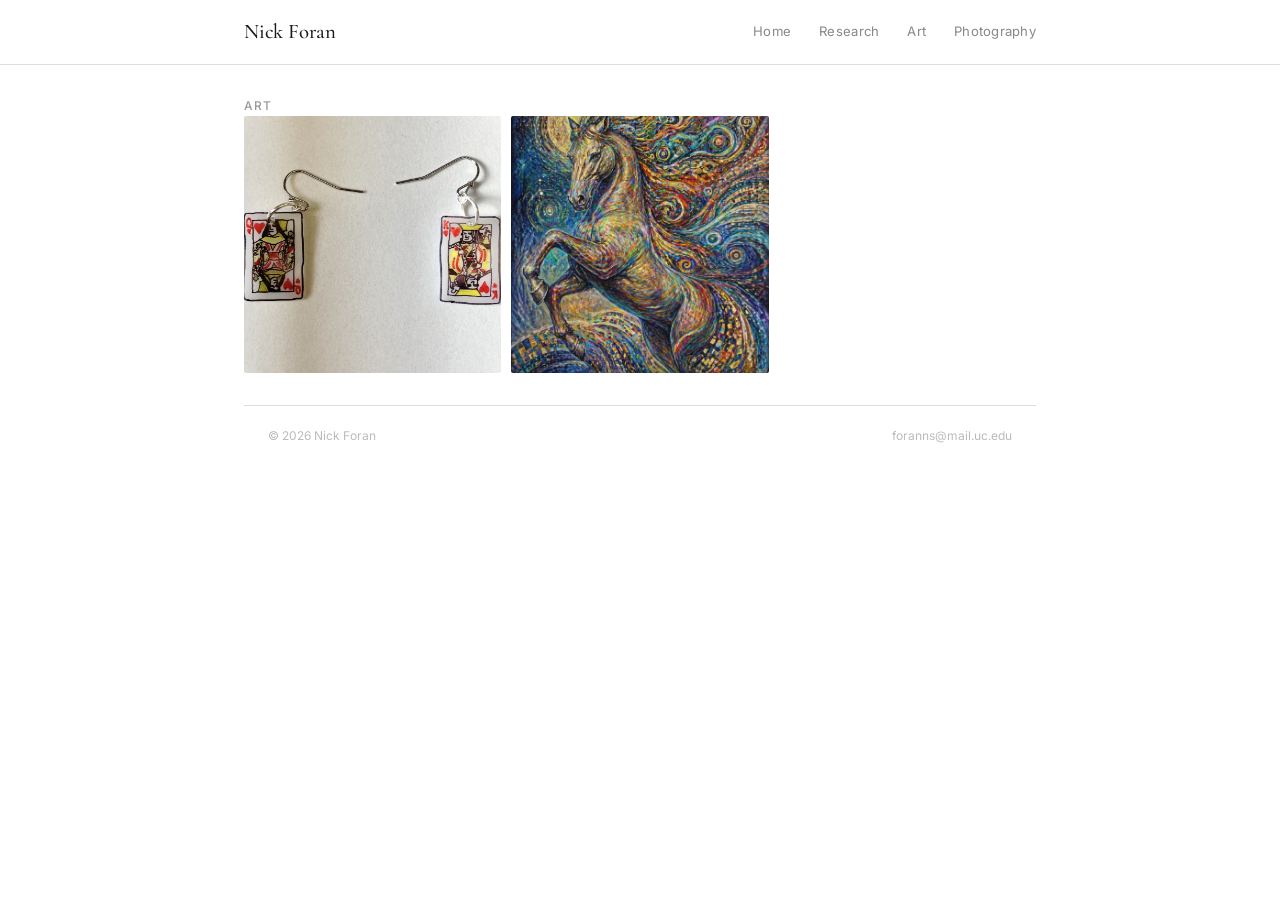
==== commit 8d140469: "Change title and section from Photography to Art" ====
--- a/art.html
+++ b/art.html
@@ -3,7 +3,7 @@
 <head>
   <meta charset="utf-8" />
   <meta name="viewport" content="width=device-width, initial-scale=1" />
-  <title>Photography — Nick Foran</title>
+  <title>Art — Nick Foran</title>
   <link rel="preconnect" href="https://fonts.googleapis.com">
   <link rel="preconnect" href="https://fonts.gstatic.com" crossorigin>
   <link href="https://fonts.googleapis.com/css2?family=Cormorant+Garamond:ital,wght@0,400;0,500;0,600;1,400&family=Inter:wght@300;400;500;600&display=swap" rel="stylesheet">
@@ -33,14 +33,10 @@
   <div class="page-content">
 
     <section class="gallery">
-      <h2>Photography</h2>
+      <h2>Art</h2>
       <div class="gallery-grid">
-        <img src="images/ph.jpg" alt="Photograph" loading="lazy" />
-        <img src="images/photo1.JPG" alt="Photograph" loading="lazy" />
-        <img src="images/ph.jpg" alt="Photograph" loading="lazy" />
-        <img src="images/photo1.JPG" alt="Photograph" loading="lazy" />
-        <img src="images/ph.jpg" alt="Photograph" loading="lazy" />
-        <img src="images/photo1.JPG" alt="Photograph" loading="lazy" />
+        <img src="images/art.jpg" alt="Art piece" loading="lazy" />
+        <img src="images/image1.PNG" alt="Art piece" loading="lazy" />
       </div>
     </section>
 
--- a/styles.css
+++ b/styles.css
@@ -175,20 +175,20 @@
   margin-top: 16px;
 }
 
+.contact-line a {
+  font-size: 0.88rem;
+  color: var(--text);
+  text-decoration: none;
+}
+
+.contact-line a:hover {
+  text-decoration: underline;
+}
+
 .emdash {
   color: var(--light);
   font-size: 1rem;
   line-height: 1;
-}
-
-.contact-line a {
-  font-size: 0.88rem;
-  color: var(--text);
-  text-decoration: none;
-}
-
-.contact-line a:hover {
-  text-decoration: underline;
 }
 
 .news-col h2 {
